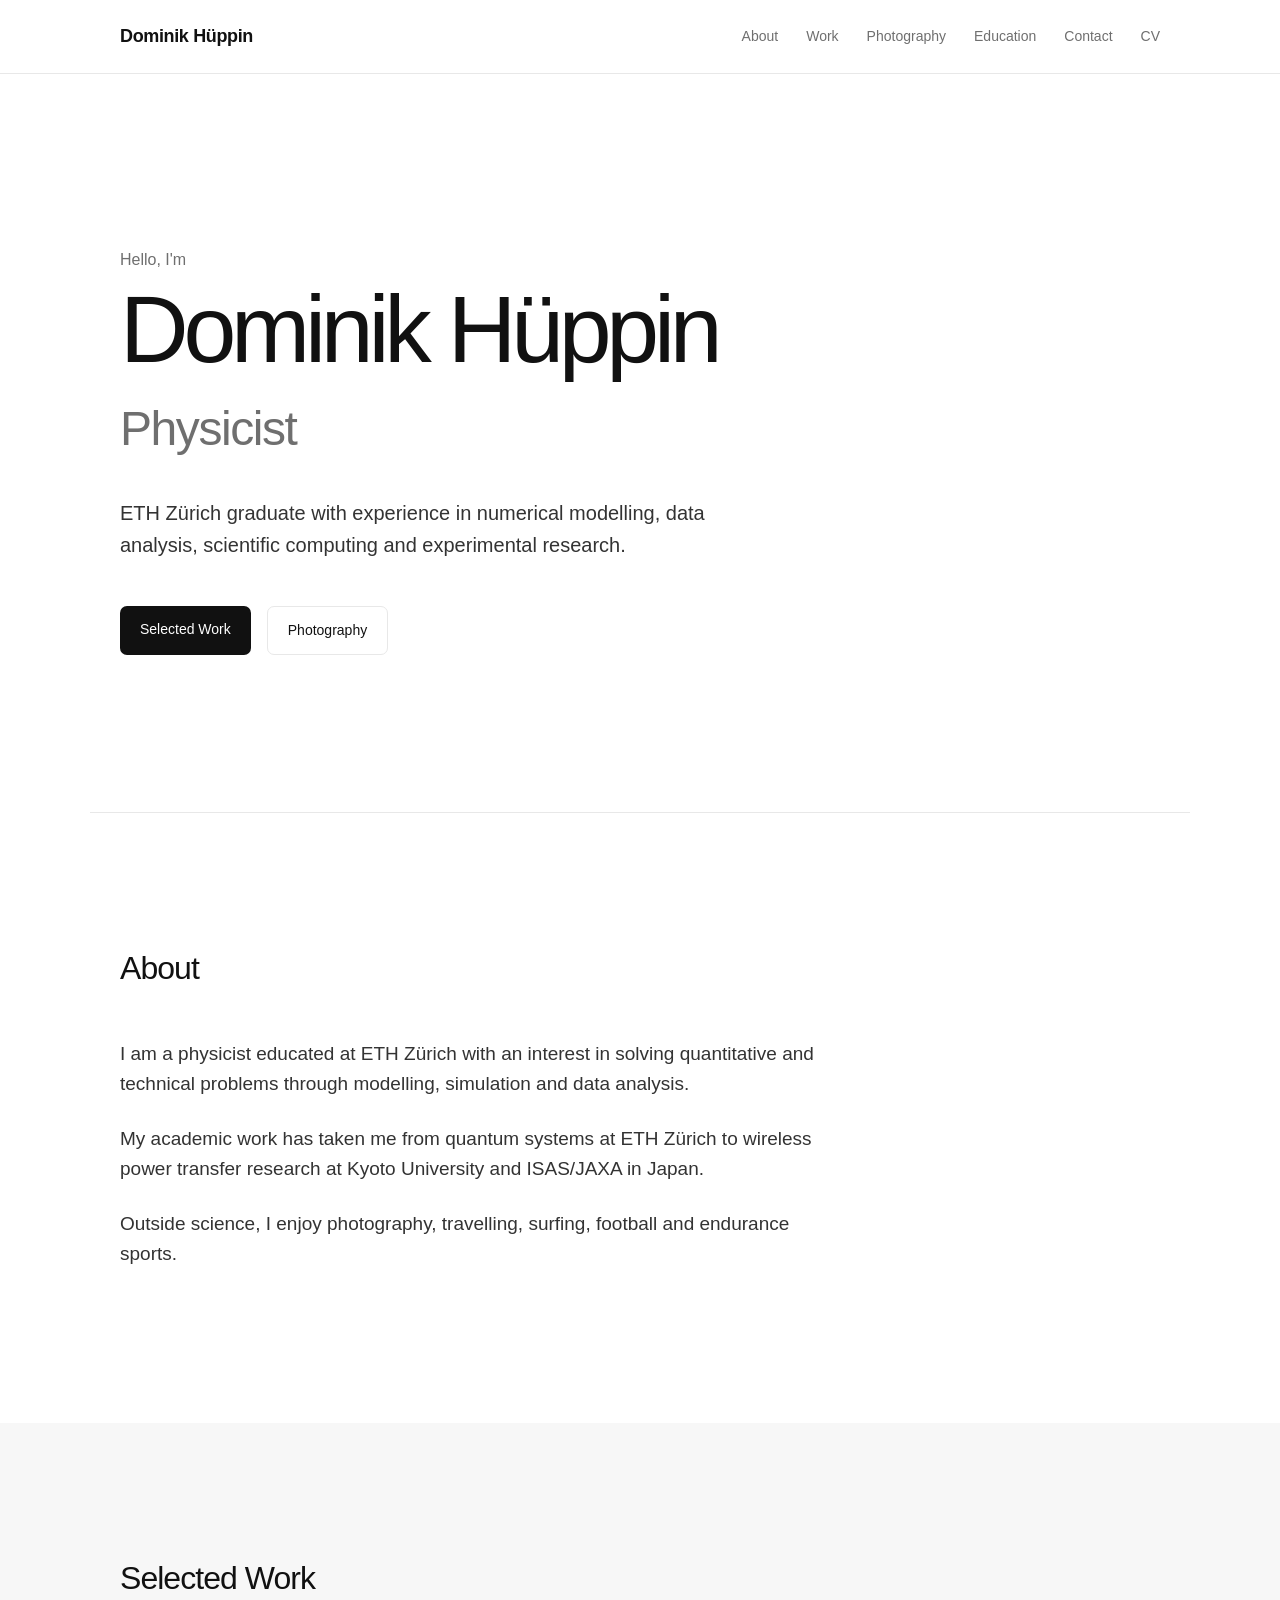
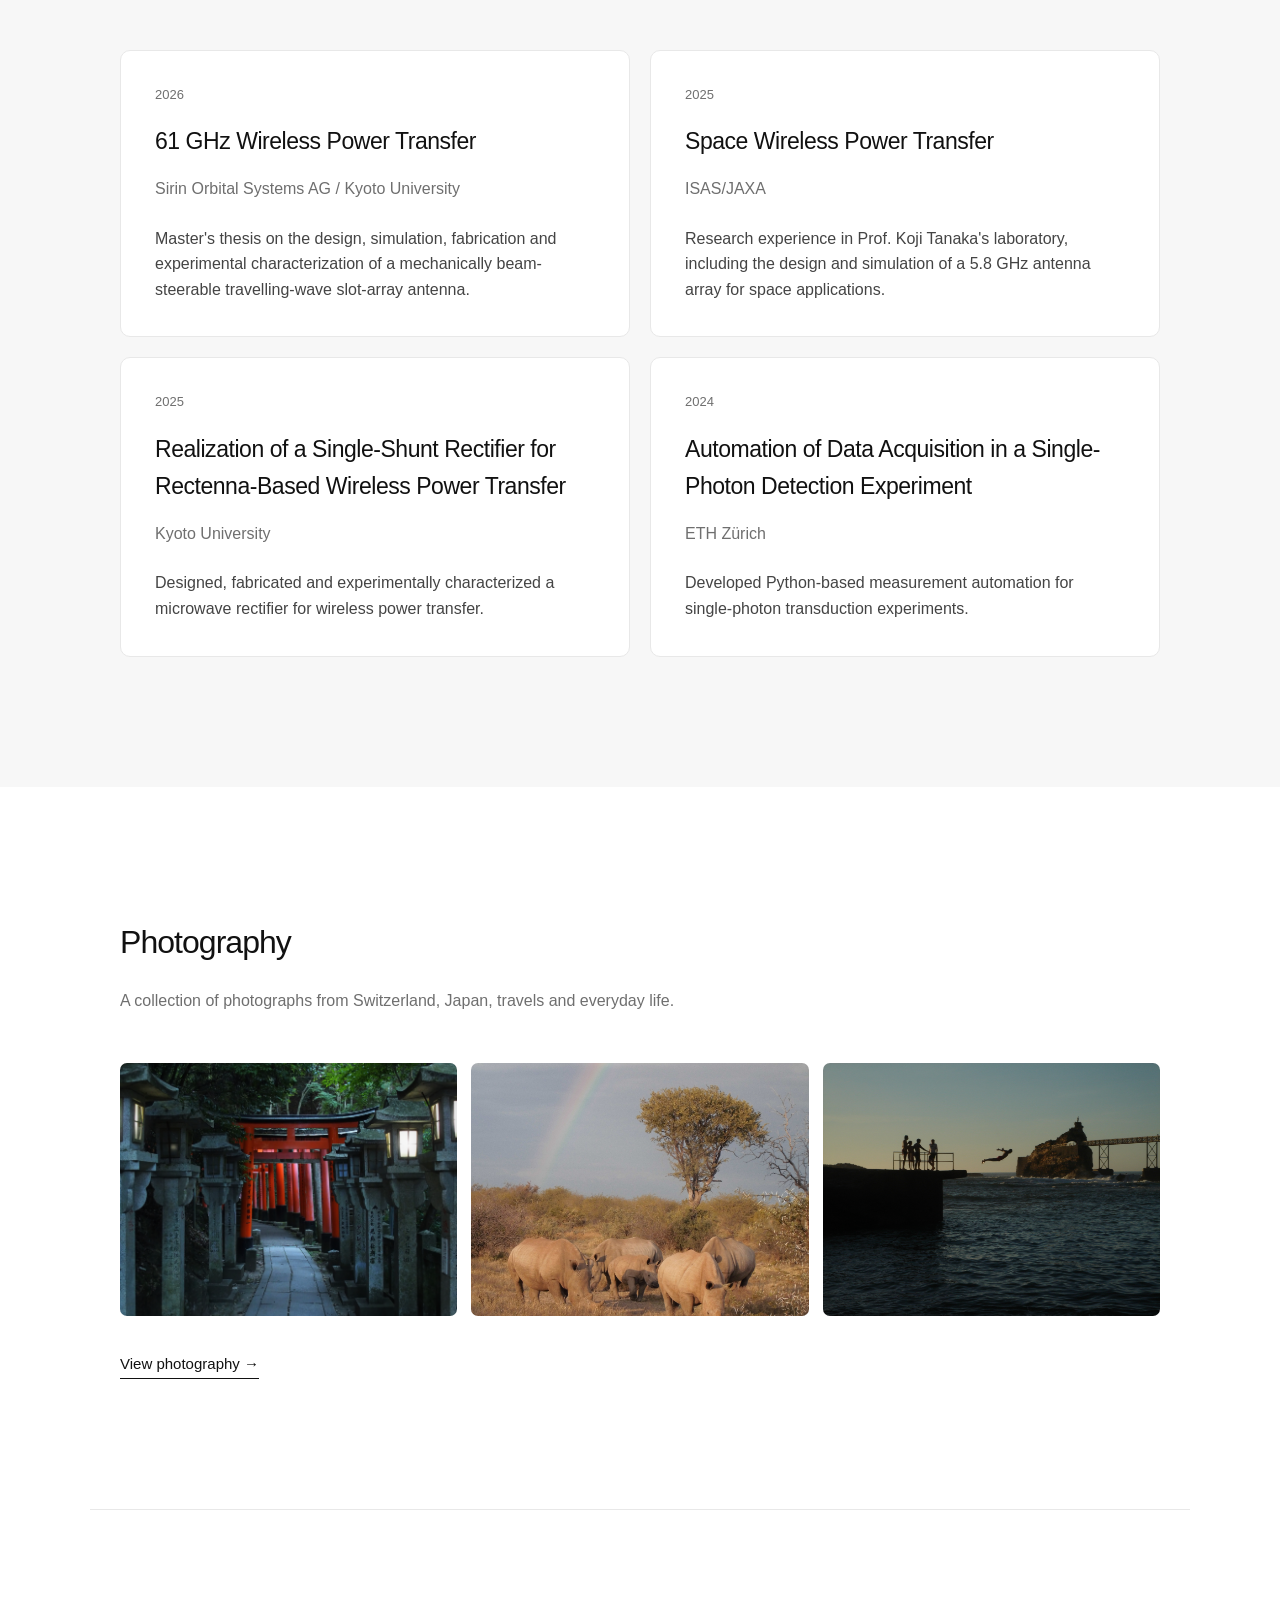
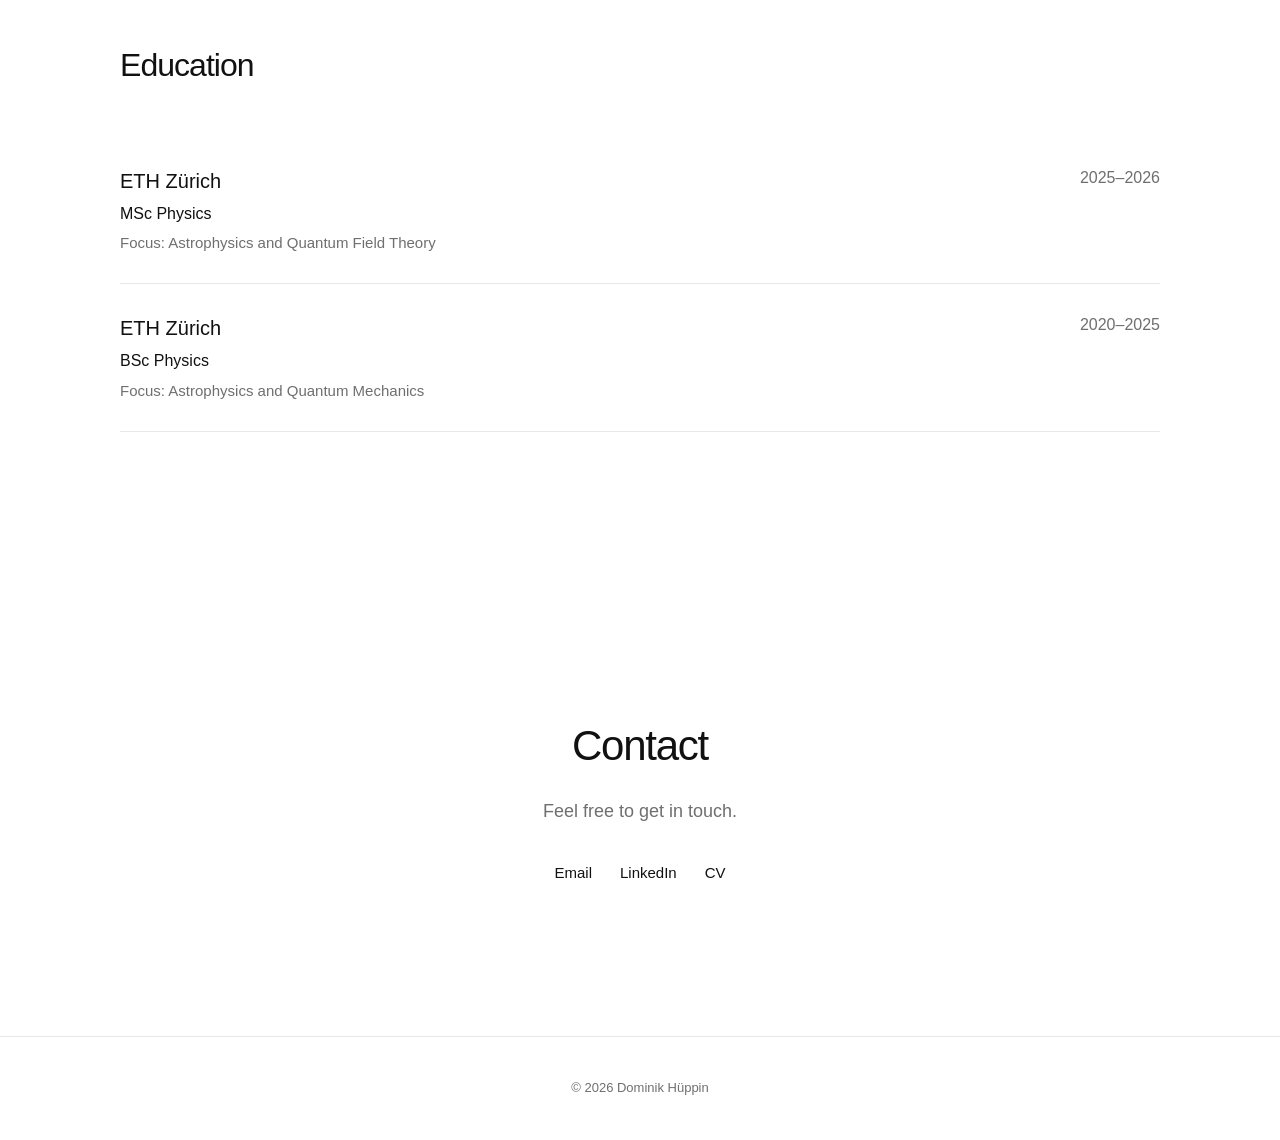
==== index.html @ 4658a4b3 "Initial website" ====
<!DOCTYPE html>
<html lang="en">

<head>
    <meta charset="UTF-8">

    <!-- Makes the page display correctly on phones/tablets -->
    <meta name="viewport" content="width=device-width, initial-scale=1.0">

    <meta name="description"
          content="Personal website of Dominik Hüppin, physicist and ETH Zürich graduate.">

    <title>Dominik Hüppin | Physicist</title>

    <!-- Link to your CSS file -->
    <link rel="stylesheet" href="style.css">
</head>


<body>

    <!-- =========================================================
         NAVIGATION
    ========================================================== -->
    <header>

        <nav class="navbar">

            <a href="#home" class="logo">
                Dominik Hüppin
            </a>

            <div class="nav-links">
                <a href="#about">About</a>
                <a href="#work">Work</a>
                <a href="#photography">Photography</a>
                <a href="#education">Education</a>
                <a href="#contact">Contact</a>

                <!-- Replace path once your CV is in the folder -->
                <a href="documents/CV Dominik.pdf"
                   target="_blank">
                    CV
                </a>
            </div>

        </nav>

    </header>


    <main>

        <!-- =====================================================
             HOME / HERO
        ====================================================== -->
        <section id="home" class="hero">

            <div class="hero-content">

                <p class="hero-intro">
                    Hello, I'm
                </p>

                <h1>
                    Dominik Hüppin
                </h1>

                <h2>
                    Physicist
                </h2>

                <p class="hero-description">
                    ETH Zürich graduate with experience in numerical modelling,
                    data analysis, scientific computing and experimental research.
                </p>

                <div class="hero-links">

                    <a href="#work" class="button">
                        Selected Work
                    </a>

                    <a href="#photography" class="button-secondary">
                        Photography
                    </a>

                </div>

            </div>

        </section>



        <!-- =====================================================
             ABOUT
        ====================================================== -->
        <section id="about" class="section">

            <h2>About</h2>

            <div class="about-content">

                <p>
                    I am a physicist educated at ETH Zürich with an interest in
                    solving quantitative and technical problems through modelling,
                    simulation and data analysis.
                </p>

                <p>
                    My academic work has taken me from quantum systems at ETH Zürich
                    to wireless power transfer research at Kyoto University and
                    ISAS/JAXA in Japan.
                </p>

                <p>
                    Outside science, I enjoy photography, travelling, surfing,
                    football and endurance sports.
                </p>

            </div>

        </section>



        <!-- =====================================================
             SELECTED WORK
        ====================================================== -->
        <section id="work" class="section">

            <h2>Selected Work</h2>

            <div class="project-grid">


                <!-- Project 1 -->
                <article class="project-card">

                    <p class="project-year">
                        2026
                    </p>

                    <h3>
                        61 GHz Wireless Power Transfer
                    </h3>

                    <p class="project-organisation">
                        Sirin Orbital Systems AG / Kyoto University
                    </p>

                    <p>
                        Master's thesis on the design, simulation, fabrication
                        and experimental characterization of a mechanically
                        beam-steerable travelling-wave slot-array antenna.
                    </p>

                </article>


                <!-- Project 2 -->
                <article class="project-card">

                    <p class="project-year">
                        2025
                    </p>

                    <h3>
                        Space Wireless Power Transfer
                    </h3>

                    <p class="project-organisation">
                        ISAS/JAXA
                    </p>

                    <p>
                        Research experience in Prof. Koji Tanaka's laboratory,
                        including the design and simulation of a 5.8 GHz antenna
                        array for space applications.
                    </p>

                </article>


                <!-- Project 3 -->
                <article class="project-card">

                    <p class="project-year">
                        2025
                    </p>

                    <h3>
                        Realization of a Single-Shunt Rectifier for Rectenna-Based Wireless Power Transfer
                    </h3>

                    <p class="project-organisation">
                        Kyoto University
                    </p>

                    <p>
                        Designed, fabricated and experimentally characterized
                        a microwave rectifier for wireless power transfer.
                    </p>

                </article>


                <!-- Project 4 -->
                <article class="project-card">

                    <p class="project-year">
                        2024
                    </p>

                    <h3>
                        Automation of Data Acquisition in a Single-Photon Detection Experiment
                    </h3>

                    <p class="project-organisation">
                        ETH Zürich
                    </p>

                    <p>
                        Developed Python-based measurement automation for
                        single-photon transduction experiments.
                    </p>

                </article>


            </div>

        </section>



        <!-- =====================================================
             PHOTOGRAPHY
        ====================================================== -->
        <section id="photography" class="section">

            <div class="section-heading">

                <h2>Photography</h2>

                <p>
                    A collection of photographs from Switzerland, Japan,
                    travels and everyday life.
                </p>

            </div>


            <div class="photo-preview">

                <a href="photography.html">
                    <img
                        src="images/photography/Torii in Japan.JPG"
                        alt="Torii in Japan">
                </a>

                <a href="photography.html">
                    <img
                        src="images/photography/rainbowrhinos.JPG"
                        alt="Rhinos under a rainbow">
                </a>

                <a href="photography.html">
                    <img
                        src="images/photography/headerjump.JPG"
                        alt="Travel photography">
                </a>

            </div>


            <!-- This can later link to photography.html -->
            <a href="photography.html" class="text-link">
                View photography →
            </a>

        </section>



        <!-- =====================================================
             EDUCATION
        ====================================================== -->
        <section id="education" class="section">

            <h2>Education</h2>


            <div class="education-entry">

                <div>
                    <h3>ETH Zürich</h3>

                    <p>
                        MSc Physics
                    </p>

                    <p class="education-detail">
                        Focus: Astrophysics and Quantum Field Theory
                    </p>

                </div>

                <p class="education-date">
                    2025–2026
                </p>

            </div>


            <div class="education-entry">

                <div>
                    <h3>ETH Zürich</h3>

                    <p>
                        BSc Physics
                    </p>
                    <p class="education-detail">
                        Focus: Astrophysics and Quantum Mechanics
                    </p>
                

                </div>

                <p class="education-date">
                    2020–2025
                </p>

            </div>

        </section>



        <!-- =====================================================
             CONTACT
        ====================================================== -->
        <section id="contact" class="section contact">

            <h2>Contact</h2>

            <p>
                Feel free to get in touch.
            </p>

            <div class="contact-links">

                <a href="mailto:domi.hueppin@bluewin.ch">
                    Email
                </a>

                <a href="https://www.linkedin.com/in/dominik-hüppin"
                   target="_blank">
                    LinkedIn
                </a>

                <a href="documents/CV Dominik.pdf"
                   target="_blank">
                    CV
                </a>

            </div>

        </section>


    </main>



    <!-- =========================================================
         FOOTER
    ========================================================== -->
    <footer>

        <p>
            © 2026 Dominik Hüppin
        </p>

    </footer>


</body>

</html>
---- style.css ----
/* =========================================================
   GLOBAL
========================================================= */

:root {
    --background: #ffffff;
    --text: #111111;
    --muted: #6f6f6f;
    --border: #e8e8e8;
    --soft-background: #f7f7f7;

    --content-width: 1100px;
    --section-spacing: 130px;
}

* {
    box-sizing: border-box;
}

html {
    scroll-behavior: smooth;
}

body {
    margin: 0;

    font-family: Arial, Helvetica, sans-serif;
    font-size: 16px;
    line-height: 1.6;

    background: var(--background);
    color: var(--text);
}

a {
    color: inherit;
    text-decoration: none;
}

img {
    display: block;
    max-width: 100%;
}


/* =========================================================
   NAVIGATION
========================================================= */

header {
    width: 100%;

    position: sticky;
    top: 0;
    z-index: 100;

    background: rgba(255, 255, 255, 0.92);
    border-bottom: 1px solid var(--border);

    backdrop-filter: blur(12px);
    -webkit-backdrop-filter: blur(12px);
}

.navbar {
    max-width: var(--content-width);
    margin: 0 auto;

    padding: 22px 30px;

    display: flex;
    justify-content: space-between;
    align-items: center;
}

.logo {
    font-size: 18px;
    font-weight: 600;
    letter-spacing: -0.02em;
}

.nav-links {
    display: flex;
    align-items: center;

    gap: 28px;
}

.nav-links a {
    position: relative;

    font-size: 14px;
    color: var(--muted);

    transition:
        color 0.2s ease,
        transform 0.2s ease;
}

.nav-links a:hover {
    color: var(--text);
    transform: translateY(-1px);
}


/* =========================================================
   MAIN LAYOUT
========================================================= */

main {
    width: 100%;
}

.section {
    max-width: var(--content-width);
    margin: 0 auto;

    padding: var(--section-spacing) 30px;
}

.section > h2,
.section-heading h2 {
    margin: 0 0 45px;

    font-size: 32px;
    font-weight: 500;

    letter-spacing: -0.03em;
}

.section-heading p {
    max-width: 600px;

    margin-top: -25px;
    margin-bottom: 50px;

    color: var(--muted);
}


/* =========================================================
   HERO
========================================================= */

.hero {
    min-height: 82vh;

    max-width: var(--content-width);
    margin: 0 auto;

    padding: 100px 30px;

    display: flex;
    align-items: center;
}

.hero-content {
    max-width: 780px;
}

.hero-intro {
    margin-bottom: 12px;

    font-size: 16px;
    color: var(--muted);
}

.hero h1 {
    margin: 0;

    font-size: clamp(54px, 8vw, 95px);
    font-weight: 500;
    line-height: 0.95;

    letter-spacing: -0.055em;
}

.hero h2 {
    margin: 16px 0 30px;

    font-size: clamp(28px, 4vw, 48px);
    font-weight: 400;

    color: var(--muted);
    letter-spacing: -0.03em;
}

.hero-description {
    max-width: 650px;

    font-size: 20px;
    line-height: 1.6;

    color: #333333;
}

.hero-links {
    margin-top: 45px;

    display: flex;
    gap: 16px;
}


/* =========================================================
   BUTTONS
========================================================= */

.button,
.button-secondary {
    display: inline-block;

    padding: 12px 20px;

    border-radius: 7px;

    font-size: 14px;

    transition:
        background 0.2s ease,
        color 0.2s ease,
        transform 0.2s ease;
}

.button {
    background: var(--text);
    color: white;
}

.button:hover {
    background: #333333;

    transform: translateY(-2px);
}

.button-secondary {
    border: 1px solid var(--border);
}

.button-secondary:hover {
    background: var(--soft-background);

    transform: translateY(-2px);
}


/* =========================================================
   ABOUT
========================================================= */

#about {
    border-top: 1px solid var(--border);
}

.about-content {
    max-width: 720px;
}

.about-content p {
    margin-bottom: 24px;

    font-size: 19px;
    color: #333333;
}


/* =========================================================
   PROJECTS
========================================================= */

#work {
    max-width: none;

    padding-left: 0;
    padding-right: 0;

    background: var(--soft-background);
}

#work > h2,
#work > .project-grid {
    max-width: var(--content-width);

    margin-left: auto;
    margin-right: auto;
}

#work > h2 {
    padding-left: 30px;
    padding-right: 30px;
}

.project-grid {
    padding: 0 30px;

    display: grid;
    grid-template-columns: repeat(2, 1fr);

    gap: 20px;
}

.project-card {
    padding: 34px;

    background: white;

    border: 1px solid var(--border);
    border-radius: 10px;

    transition:
        transform 0.25s ease,
        box-shadow 0.25s ease;
}

.project-card:hover {
    transform: translateY(-4px);

    box-shadow: 0 12px 30px rgba(0, 0, 0, 0.06);
}

.project-year {
    margin: 0 0 18px;

    font-size: 13px;
    color: var(--muted);
}

.project-card h3 {
    margin: 0 0 8px;

    font-size: 23px;
    font-weight: 500;

    letter-spacing: -0.02em;
}

.project-organisation {
    margin-bottom: 24px;

    color: var(--muted);
}

.project-card p:last-child {
    margin-bottom: 0;

    color: #444444;
}


/* =========================================================
   PHOTOGRAPHY PREVIEW ON HOME PAGE
========================================================= */

.photo-preview {
    display: grid;
    grid-template-columns: repeat(3, 1fr);
    gap: 14px;
    margin-bottom: 35px;
}

.photo-preview a {
    display: block;
    overflow: hidden;
    border-radius: 7px;
    aspect-ratio: 4 / 3;
}

.photo-preview img {
    width: 100%;
    height: 100%;
    object-fit: cover;
    display: block;
    transition: transform 0.4s ease;
}

.photo-preview a:hover img {
    transform: scale(1.03);
}

.photo-placeholder {
    aspect-ratio: 4 / 3;

    background: #eeeeee;

    display: flex;
    justify-content: center;
    align-items: center;

    font-size: 15px;
    color: var(--muted);

    border-radius: 7px;

    transition: transform 0.25s ease;
}

.photo-placeholder:hover {
    transform: scale(1.01);
}

.text-link {
    display: inline-block;

    padding-bottom: 2px;

    font-size: 15px;
    font-weight: 500;

    border-bottom: 1px solid var(--text);

    transition: opacity 0.2s ease;
}

.text-link:hover {
    opacity: 0.5;
}


/* =========================================================
   EDUCATION
========================================================= */

#education {
    border-top: 1px solid var(--border);
}

.education-entry {
    padding: 28px 0;

    display: flex;
    justify-content: space-between;

    gap: 30px;

    border-bottom: 1px solid var(--border);
}

.education-entry h3 {
    margin: 0 0 4px;

    font-size: 20px;
    font-weight: 500;
}

.education-entry p {
    margin: 0;
}

.education-detail {
    margin-top: 5px !important;

    font-size: 15px;
    color: var(--muted);
}

.education-date {
    white-space: nowrap;

    color: var(--muted);
}


/* =========================================================
   CONTACT
========================================================= */

.contact {
    padding-top: 150px;
    padding-bottom: 150px;

    text-align: center;
}

.contact h2 {
    margin-bottom: 15px;

    font-size: 42px;
}

.contact > p {
    font-size: 18px;
    color: var(--muted);
}

.contact-links {
    margin-top: 35px;

    display: flex;
    justify-content: center;

    gap: 28px;
}

.contact-links a {
    font-size: 15px;

    border-bottom: 1px solid transparent;

    transition: border-color 0.2s ease;
}

.contact-links a:hover {
    border-color: var(--text);
}


/* =========================================================
   FOOTER
========================================================= */

footer {
    padding: 28px 30px;

    text-align: center;

    font-size: 13px;
    color: var(--muted);

    border-top: 1px solid var(--border);
}


/* =========================================================
   PHOTOGRAPHY PAGE
========================================================= */

.photo-page-header {
    max-width: var(--content-width);
    margin: 0 auto;

    padding: 120px 30px 70px;
}

.photo-page-label {
    margin: 0 0 15px;

    font-size: 14px;
    color: var(--muted);
}

.photo-page-header h1 {
    margin: 0;

    font-size: clamp(48px, 7vw, 82px);
    font-weight: 500;
    line-height: 1;

    letter-spacing: -0.05em;
}

.photo-page-intro {
    max-width: 600px;

    margin-top: 28px;

    font-size: 19px;
    line-height: 1.6;

    color: var(--muted);
}


/* =========================================================
   PHOTO GALLERY
========================================================= */

.gallery-section {
    max-width: 1400px;

    margin: 0 auto;

    padding: 20px 30px 120px;
}

.photo-gallery {
    columns: 3;

    column-gap: 18px;
}

.gallery-item {
    margin: 0 0 18px;

    break-inside: avoid;

    overflow: hidden;

    border-radius: 7px;

    background: var(--soft-background);
}

.gallery-item img {
    width: 100%;
    height: auto;

    display: block;

    cursor: pointer;

    transition:
        transform 0.4s ease,
        opacity 0.3s ease;
}

.gallery-item:hover img {
    transform: scale(1.015);

    opacity: 0.96;
}


/* =========================================================
   TABLET
========================================================= */

@media (max-width: 1000px) {

    .photo-gallery {
        columns: 2;
    }
}


/* =========================================================
   MOBILE
========================================================= */

@media (max-width: 800px) {

    :root {
        --section-spacing: 90px;
    }

    .navbar {
        padding: 18px 20px;

        flex-direction: column;
        align-items: flex-start;

        gap: 14px;
    }

    .nav-links {
        width: 100%;

        gap: 14px 18px;

        flex-wrap: wrap;
    }

    .nav-links a {
        font-size: 13px;
    }

    .hero {
        min-height: 75vh;

        padding-left: 20px;
        padding-right: 20px;
    }

    .hero-description {
        font-size: 18px;
    }

    .section {
        padding-left: 20px;
        padding-right: 20px;
    }

    .project-grid {
        padding-left: 20px;
        padding-right: 20px;

        grid-template-columns: 1fr;
    }

    #work > h2 {
        padding-left: 20px;
        padding-right: 20px;
    }

    .photo-preview {
        grid-template-columns: 1fr;
    }

    .education-entry {
        flex-direction: column;

        gap: 8px;
    }

    .education-date {
        font-size: 14px;
    }
}


/* =========================================================
   SMALL PHONES
========================================================= */

@media (max-width: 650px) {

    .photo-page-header {
        padding: 90px 20px 50px;
    }

    .gallery-section {
        padding-left: 20px;
        padding-right: 20px;
    }

    .photo-gallery {
        columns: 1;
    }
}


@media (max-width: 500px) {

    .hero h1 {
        font-size: 48px;
    }

    .hero h2 {
        font-size: 28px;
    }

    .hero-links {
        flex-direction: column;
        align-items: flex-start;
    }

    .contact-links {
        flex-direction: column;

        gap: 14px;
    }
}
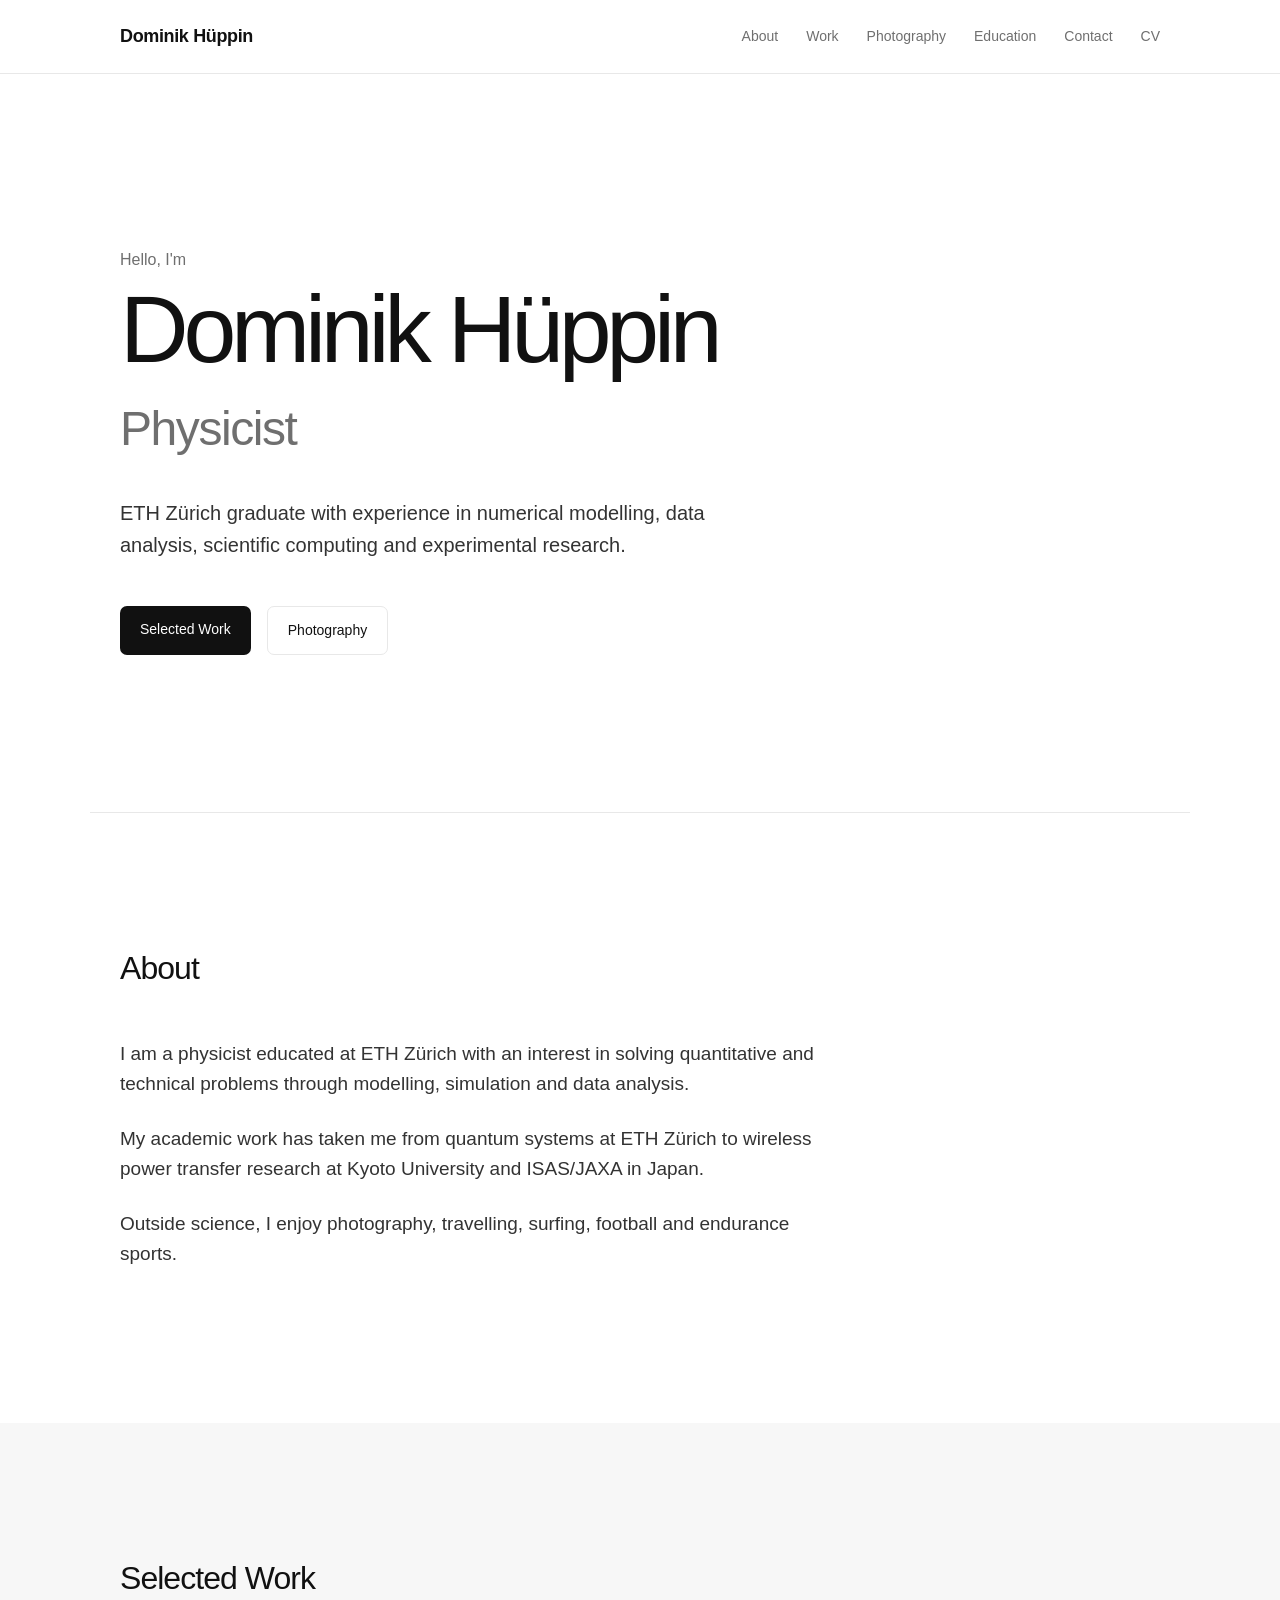
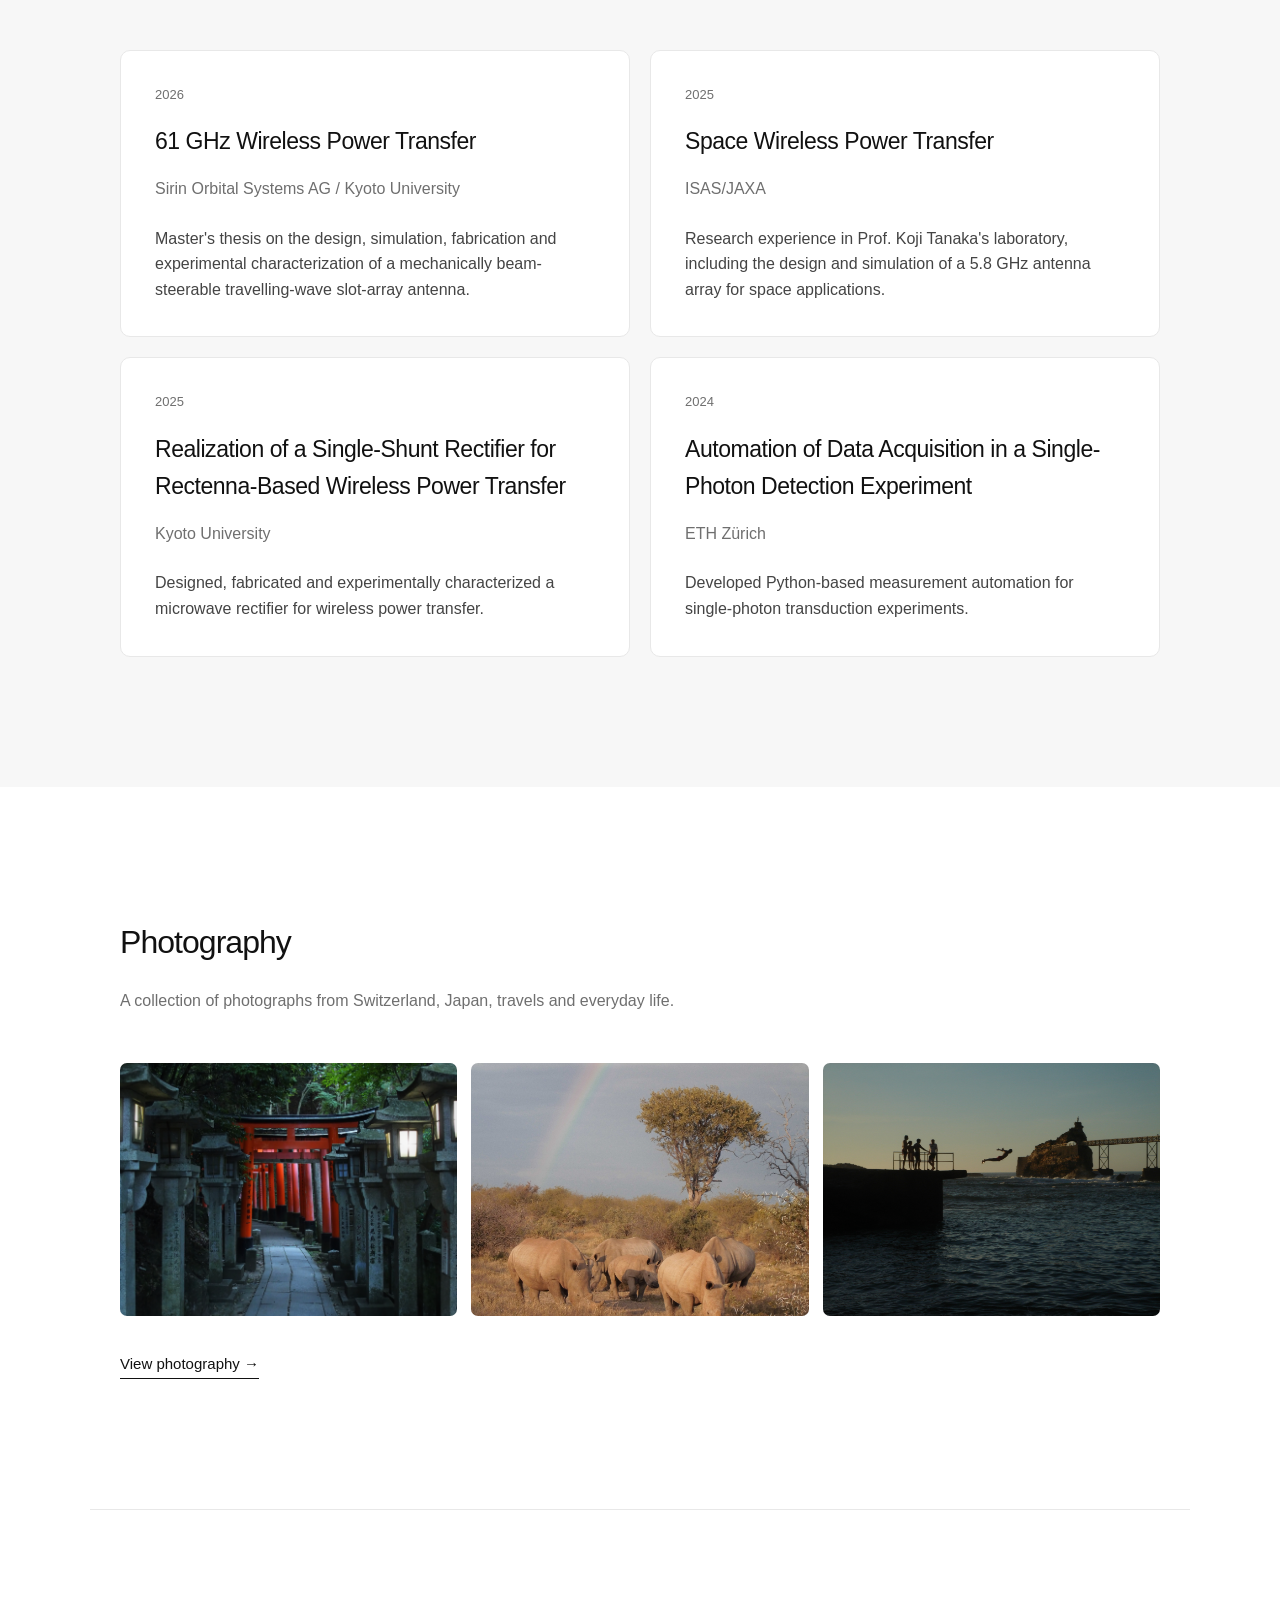
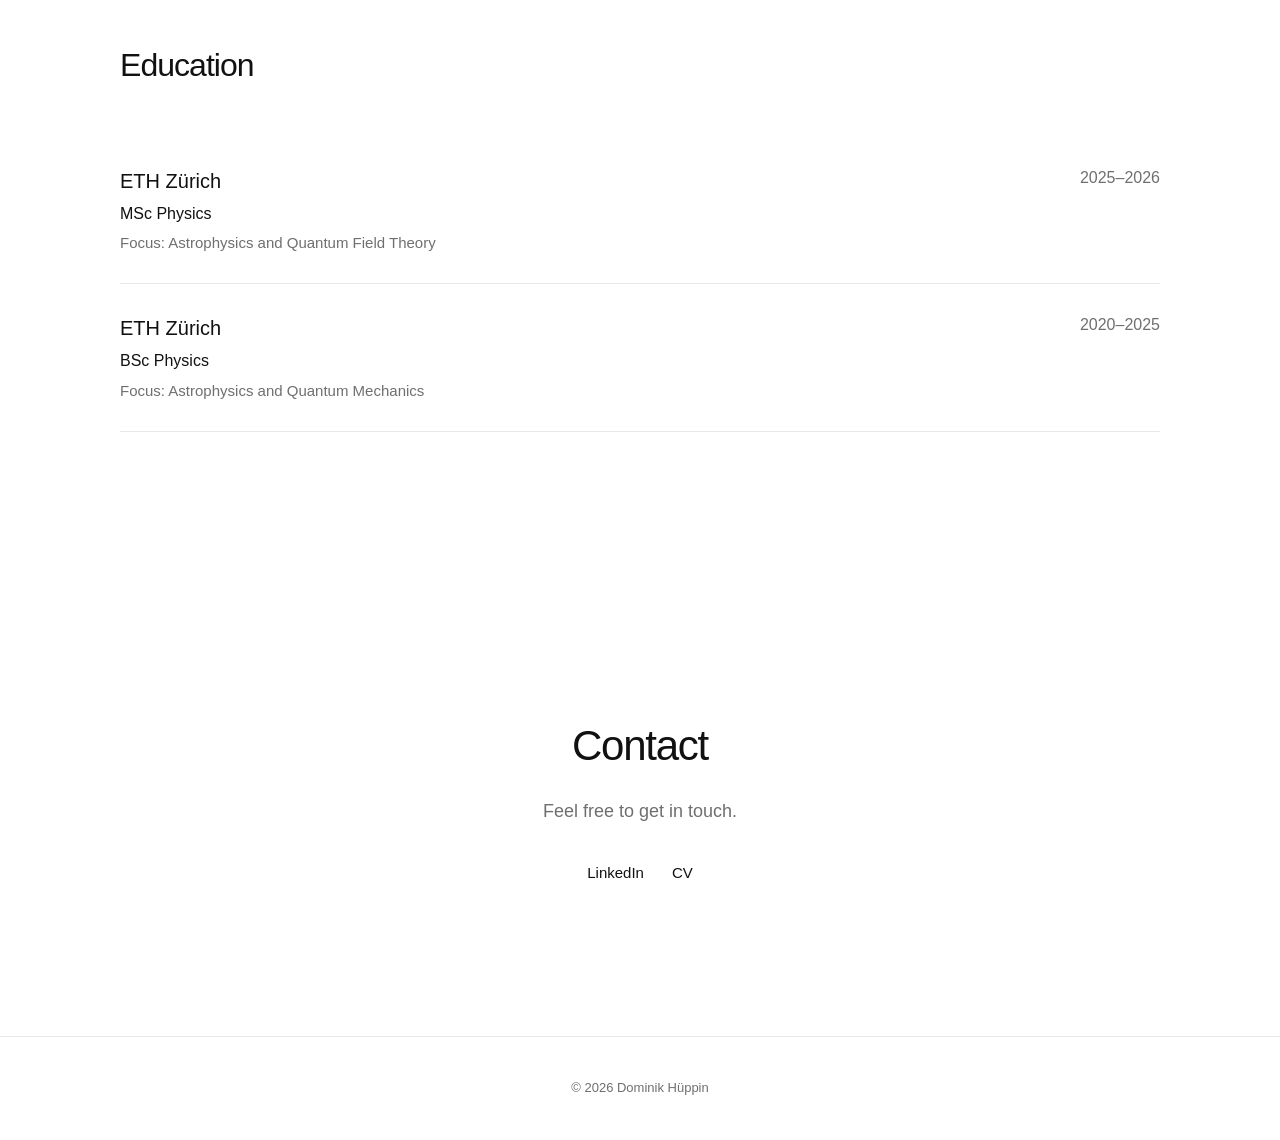
==== commit 3d7e624f: "removed mail" ====
--- a/index.html
+++ b/index.html
@@ -14,6 +14,7 @@
 
     <!-- Link to your CSS file -->
     <link rel="stylesheet" href="style.css">
+    <link rel="icon" type="image/png" href="images/favicon.png">
 </head>
 
 
@@ -38,7 +39,7 @@
                 <a href="#contact">Contact</a>
 
                 <!-- Replace path once your CV is in the folder -->
-                <a href="documents/CV Dominik.pdf"
+                <a href="documents/CV_Dominik.pdf"
                    target="_blank">
                     CV
                 </a>
@@ -352,16 +353,12 @@
 
             <div class="contact-links">
 
-                <a href="mailto:domi.hueppin@bluewin.ch">
-                    Email
-                </a>
-
                 <a href="https://www.linkedin.com/in/dominik-hüppin"
                    target="_blank">
                     LinkedIn
                 </a>
 
-                <a href="documents/CV Dominik.pdf"
+                <a href="documents/CV_Dominik.pdf"
                    target="_blank">
                     CV
                 </a>
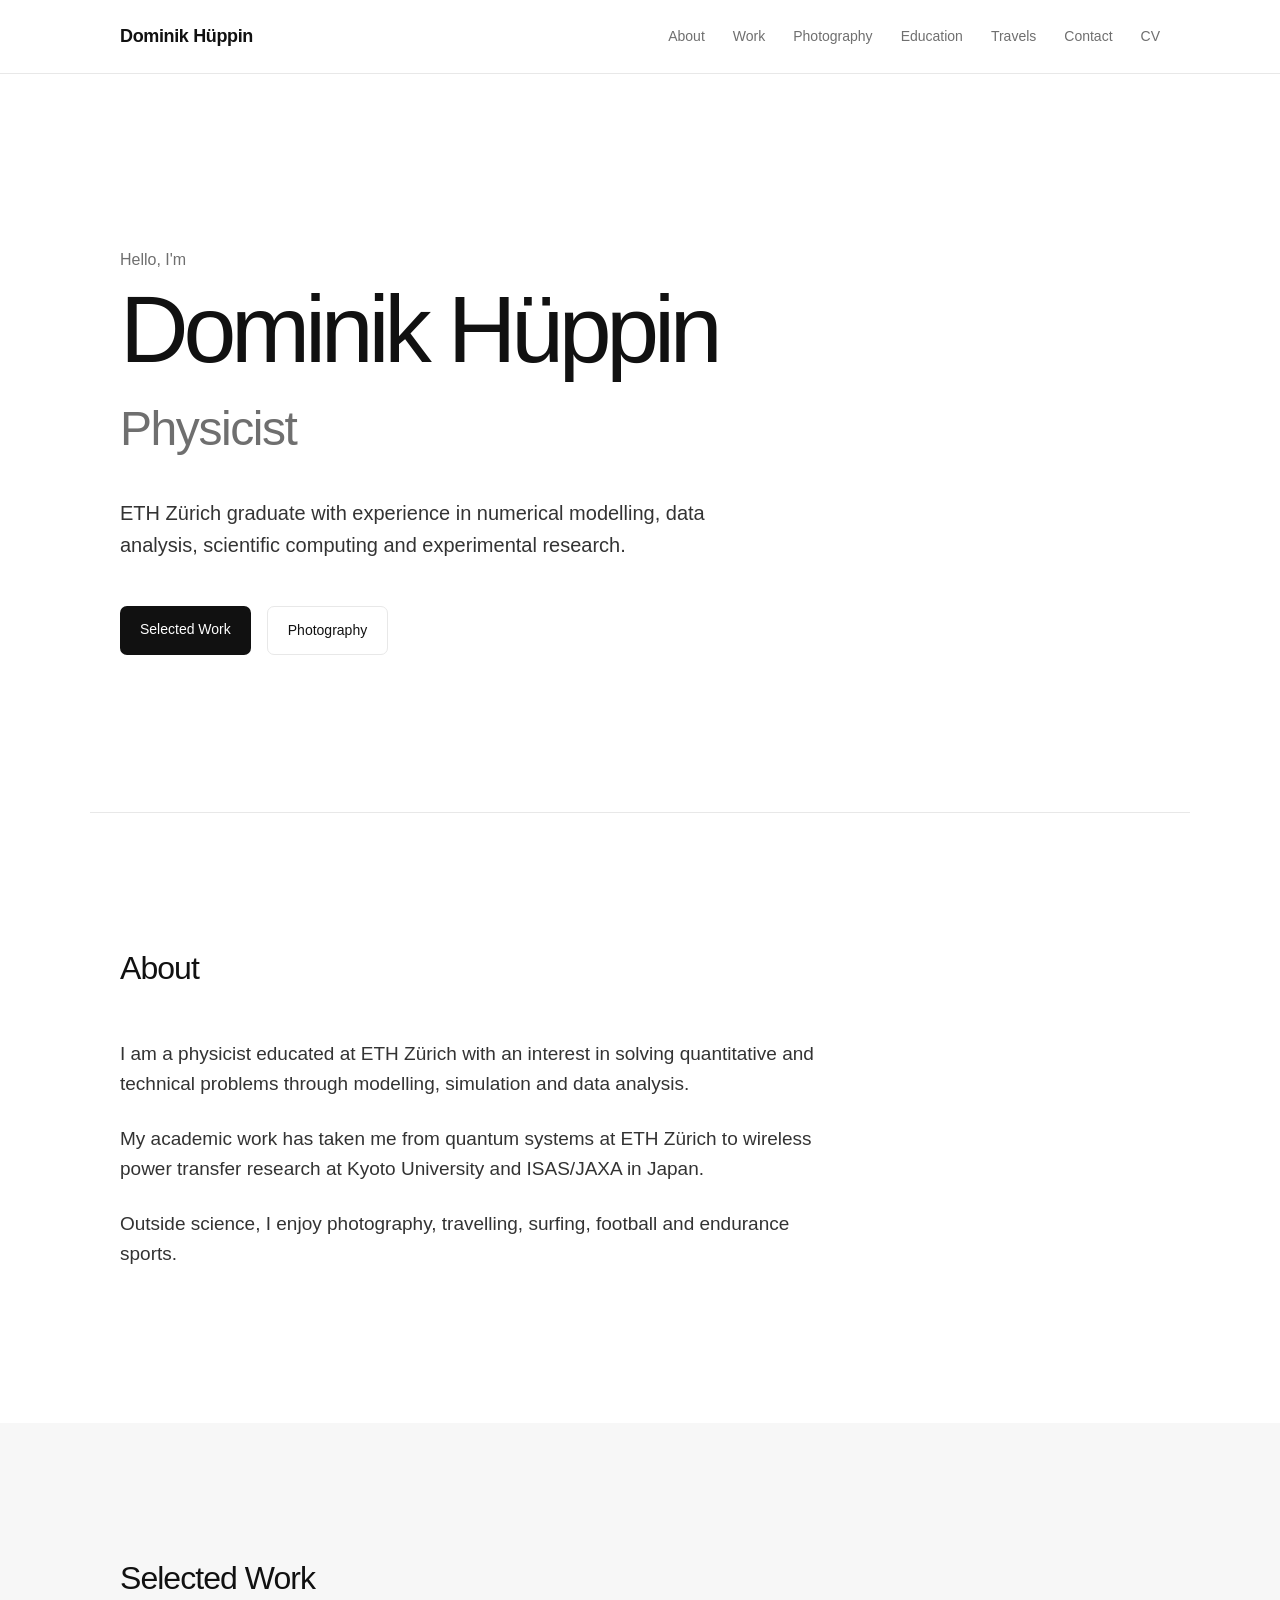
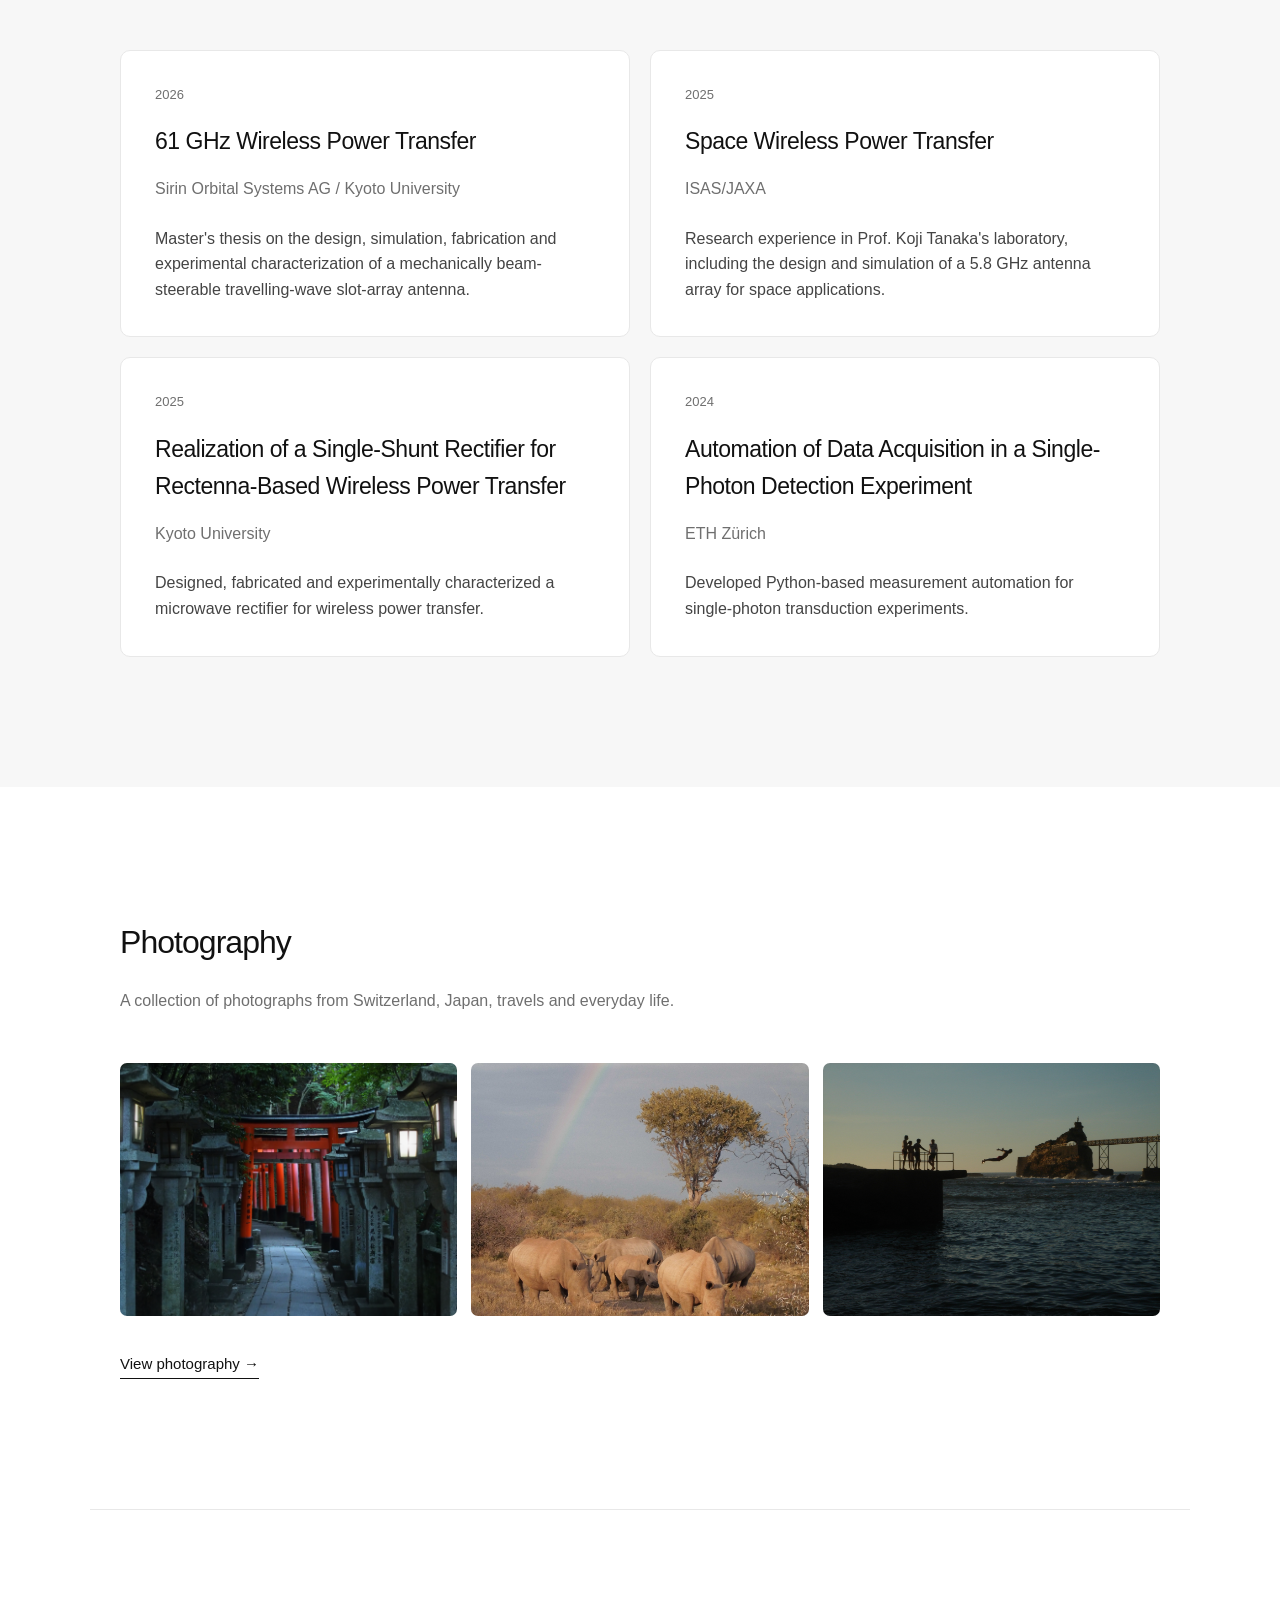
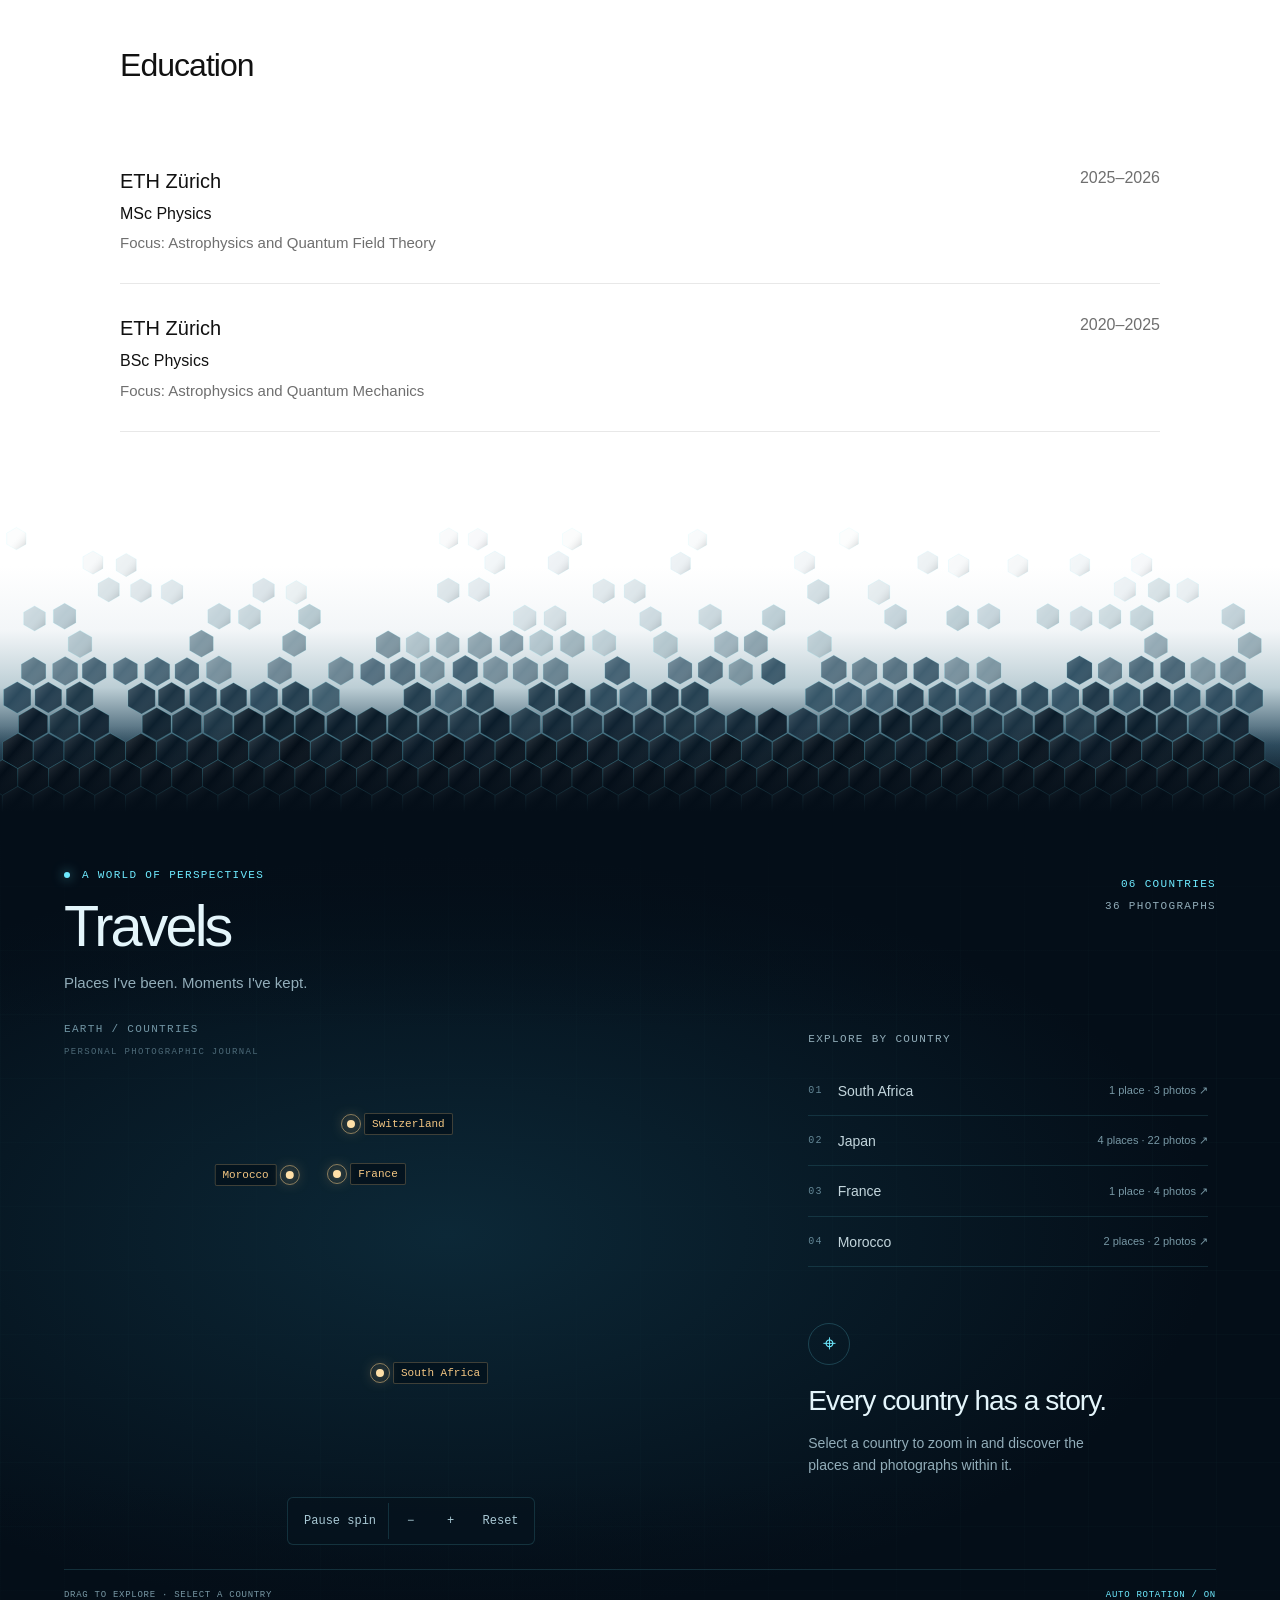
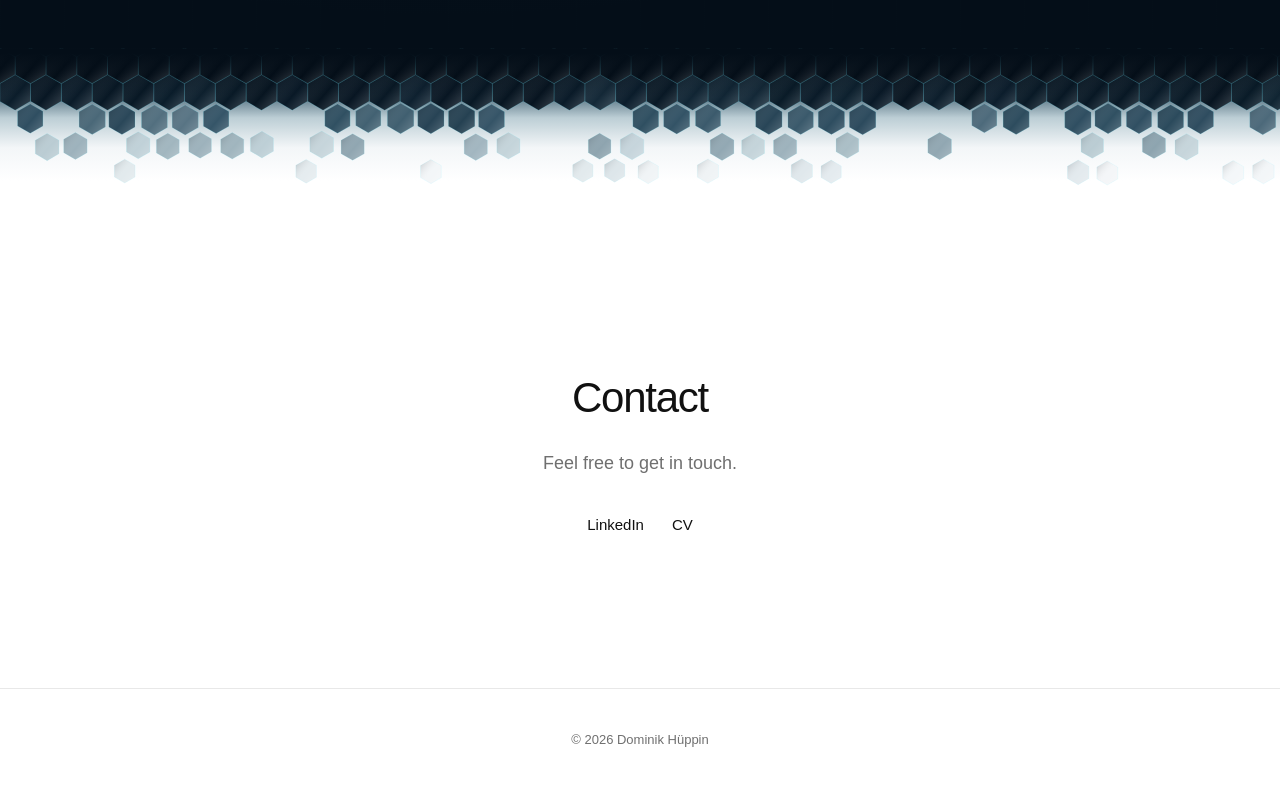
==== commit 650daf93: "Add interactive travel globe and photography browsing Share geotagged photographs across the collage" ====
--- a/index.html
+++ b/index.html
@@ -14,6 +14,12 @@
 
     <!-- Link to your CSS file -->
     <link rel="stylesheet" href="style.css">
+    <link rel="stylesheet" href="travels.css">
+    <script src="navigation.js" defer></script>
+    <script src="photo-data.js" defer></script>
+    <script src="data/globe-geography.js" defer></script>
+    <script src="globe.js" defer></script>
+    <script src="travels.js" defer></script>
     <link rel="icon" type="image/png" href="images/favicon.png">
 </head>
 
@@ -36,6 +42,7 @@
                 <a href="#work">Work</a>
                 <a href="#photography">Photography</a>
                 <a href="#education">Education</a>
+                <a href="#travels">Travels</a>
                 <a href="#contact">Contact</a>
 
                 <!-- Replace path once your CV is in the folder -->
@@ -341,8 +348,89 @@
 
 
         <!-- =====================================================
-             CONTACT
-        ====================================================== -->
+             TRAVELS
+        ====================================================== -->
+        <div class="travel-transition" aria-hidden="true">
+            <svg class="travel-transition-hexagons" xmlns="http://www.w3.org/2000/svg" focusable="false"></svg>
+        </div>
+        <section id="travels" class="travels" aria-labelledby="travels-title">
+            <div class="travels-heading">
+                <div>
+                    <p class="atlas-eyebrow">A world of perspectives</p>
+                    <h2 id="travels-title">Travels</h2>
+                    <p class="travels-intro">Places I've been. Moments I've kept.</p>
+                </div>
+                <p class="atlas-counter" id="travel-counter"></p>
+            </div>
+
+            <div class="travel-explorer">
+                <div class="globe-stage">
+                    <canvas id="travel-globe" class="globe-canvas" tabindex="0"
+                            aria-label="Interactive world globe. Use arrow keys to rotate, plus and minus to zoom."
+                            aria-describedby="globe-instructions">
+                        Choose a destination from the list to explore its photographs.
+                    </canvas>
+                    <div class="globe-readout" aria-hidden="true"><span id="globe-view-label">Earth / Countries</span><span>Personal photographic journal</span></div>
+                    <div class="globe-pins" id="globe-pins"></div>
+                    <div class="globe-toolbar" role="group" aria-label="Globe controls">
+                        <button type="button" id="globe-rotation" class="globe-rotation" aria-pressed="true">Pause spin</button>
+                        <button type="button" id="globe-zoom-out" aria-label="Zoom out">−</button>
+                        <button type="button" id="globe-zoom-in" aria-label="Zoom in">+</button>
+                        <button type="button" id="globe-reset" aria-label="Reset globe view">Reset</button>
+                    </div>
+                </div>
+
+                <aside class="travel-sidebar" aria-label="Travel destinations and photographs">
+                    <div class="travel-breadcrumb" id="travel-breadcrumb" hidden>
+                        <button type="button" id="travel-world">← Back to world</button>
+                        <span id="travel-country-name"></span>
+                    </div>
+                    <p class="atlas-caption" id="travel-level-label">Explore by country</p>
+                    <div class="travel-destinations" id="travel-destinations" role="group" aria-label="Choose a country"></div>
+                    <div class="travel-empty" id="travel-empty">
+                        <span class="travel-empty-mark" aria-hidden="true">⌖</span>
+                        <h3 id="travel-empty-title">Every country has a story.</h3>
+                        <p id="travel-empty-description">Select a country to zoom in and discover the places and photographs within it.</p>
+                    </div>
+                    <div class="travel-selection" id="travel-selection" hidden>
+                        <h3 id="travel-location-title"></h3>
+                        <p class="travel-coordinates" id="travel-location-detail"></p>
+                        <button type="button" class="travel-photo-open" id="travel-photo-open" aria-label="Enlarge selected photograph">
+                            <img id="travel-photo" alt="" decoding="async">
+                            <span class="travel-photo-expand" aria-hidden="true">↗ Enlarge</span>
+                        </button>
+                        <div class="travel-photo-caption">
+                            <span id="travel-photo-title"></span>
+                            <div class="travel-photo-navigation" id="travel-photo-navigation" role="group" aria-label="Browse destination photographs">
+                                <button type="button" id="travel-photo-previous" aria-label="Previous photograph">←</button>
+                                <span id="travel-photo-count"></span>
+                                <button type="button" id="travel-photo-next" aria-label="Next photograph">→</button>
+                            </div>
+                        </div>
+                        <a class="travel-gallery-link" id="travel-gallery-link" href="photography.html">View in photography →</a>
+                        <button type="button" class="travel-back-globe" id="travel-back-globe">Back to globe ↑</button>
+                    </div>
+                    <p class="atlas-caption" id="travel-announcement" role="status" aria-live="polite"></p>
+                </aside>
+            </div>
+
+            <div class="travels-footer">
+                <p id="globe-instructions">Drag to explore · Select a pin to discover</p>
+                <p class="atlas-status" id="globe-status">Globe ready</p>
+            </div>
+            <noscript><p>Enable JavaScript to explore the globe, or <a href="photography.html">visit Photography</a>.</p></noscript>
+        </section>
+
+        <dialog class="travel-lightbox" id="travel-lightbox" aria-label="Travel photograph">
+            <button type="button" class="travel-lightbox-close" id="travel-lightbox-close">Close ×</button>
+            <img id="travel-lightbox-image" alt="">
+            <p id="travel-lightbox-caption"></p>
+        </dialog>
+
+        <!-- CONTACT -->
+        <div class="travel-transition travel-transition--out" aria-hidden="true">
+            <svg class="travel-transition-hexagons" xmlns="http://www.w3.org/2000/svg" focusable="false"></svg>
+        </div>
         <section id="contact" class="section contact">
 
             <h2>Contact</h2>
@@ -386,4 +474,4 @@
 
 </body>
 
-</html>+</html>
--- a/style.css
+++ b/style.css
@@ -59,6 +59,13 @@
 
     backdrop-filter: blur(12px);
     -webkit-backdrop-filter: blur(12px);
+
+    transition: transform 0.28s cubic-bezier(0.22, 1, 0.36, 1);
+}
+
+header.is-nav-hidden {
+    transform: translateY(calc(-100% - 2px));
+    pointer-events: none;
 }
 
 .navbar {
@@ -737,4 +744,58 @@
 
         gap: 14px;
     }
-}+}
+/* Selected photos expand above the collage without changing its layout. */
+.photo-gallery {
+    position: relative;
+    isolation: isolate;
+}
+
+.gallery-item {
+    position: relative;
+    transform-origin: center;
+    transition: transform 0.5s cubic-bezier(0.22, 1, 0.36, 1),
+                box-shadow 0.5s ease;
+}
+
+.gallery-item.is-selected,
+.gallery-item.is-returning {
+    z-index: 2;
+}
+
+.gallery-item.is-selected {
+    box-shadow: 0 18px 60px rgba(0, 0, 0, 0.28);
+}
+
+.photo-select {
+    display: block;
+    width: 100%;
+    padding: 0;
+    border: 0;
+    background: transparent;
+    cursor: zoom-in;
+}
+
+.photo-select:focus-visible {
+    outline: 3px solid var(--text);
+    outline-offset: -5px;
+}
+
+.gallery-item.is-selected .photo-select,
+.gallery-item.is-selected img {
+    cursor: zoom-out;
+}
+
+.gallery-item.is-selected img,
+.gallery-item:has(.photo-select:focus-visible) img {
+    transform: none;
+    opacity: 1;
+}
+
+@media (prefers-reduced-motion: reduce) {
+    header,
+    .gallery-item,
+    .gallery-item img {
+        transition: none;
+    }
+}
--- a/travels.css
+++ b/travels.css
@@ -0,0 +1,235 @@
+/* The travel atlas is self-contained so the rest of the portfolio stays light. */
+:root { --header-height: 74px; }
+html { scroll-padding-top: var(--header-height); }
+
+/* Small, separated hexagons join into a continuous navy surface at the bottom. */
+.travel-transition {
+    position: relative;
+    height: clamp(220px, 25vw, 380px);
+    margin-top: -60px;
+    overflow: hidden;
+    pointer-events: none;
+    background: linear-gradient(var(--travel-transition-direction, 180deg),
+        #ffffff 0%, #ffffff 20%, #f3f6f8 40%, #bcced5 58%,
+        #315164 76%, #0a1c2a 90%, #040e18 100%);
+}
+
+.travel-transition-hexagons {
+    position: absolute;
+    inset: 0;
+    width: 100%;
+    height: 100%;
+    display: block;
+}
+
+/* Reverse the same dissolve in a shorter band on the way into Contact. */
+.travel-transition.travel-transition--out {
+    --travel-transition-direction: 0deg;
+    height: clamp(130px, 13vw, 190px);
+    margin-top: 0;
+}
+
+.travel-transition--out .travel-transition-hexagons {
+    transform: rotate(180deg);
+}
+
+.travels {
+    --atlas-cyan: #6eeaff;
+    --atlas-gold: #f4c783;
+    --atlas-muted: #92adb9;
+    position: relative;
+    isolation: isolate;
+    min-height: calc(100svh - var(--header-height));
+    padding: clamp(28px, 5vh, 60px) clamp(20px, 5vw, 80px) 24px;
+    overflow: hidden;
+    color: #e4f5fb;
+    background: #040e18;
+    background-image: radial-gradient(ellipse at 35% 50%, #0c2837 0%, transparent 65%),
+        linear-gradient(rgba(84, 173, 194, .025) 1px, transparent 1px),
+        linear-gradient(90deg, rgba(84, 173, 194, .025) 1px, transparent 1px);
+    background-size: auto, 64px 64px, 64px 64px;
+}
+
+.travels::before {
+    content: '';
+    position: absolute;
+    inset: 0;
+    pointer-events: none;
+    z-index: -1;
+    background: linear-gradient(180deg, #040e18, transparent 25%, transparent 80%, #040e18);
+}
+
+.travels-heading, .travels-footer {
+    max-width: 1400px;
+    margin: 0 auto;
+    display: flex;
+    justify-content: space-between;
+    align-items: center;
+    gap: 20px;
+}
+
+.atlas-eyebrow, .atlas-counter, .atlas-caption, .travel-number,
+.globe-readout, .travel-coordinates, .travels-footer {
+    font-family: 'Courier New', monospace;
+    font-size: 11px;
+    font-weight: 400;
+    letter-spacing: .12em;
+    text-transform: uppercase;
+}
+
+.atlas-eyebrow { margin: 0 0 12px; color: var(--atlas-cyan); }
+.atlas-eyebrow::before {
+    content: '';
+    display: inline-block;
+    width: 6px;
+    height: 6px;
+    margin-right: 12px;
+    border-radius: 50%;
+    background: var(--atlas-cyan);
+    box-shadow: 0 0 12px #6eeaffb3;
+}
+.travels h2 { margin: 0; font-size: clamp(38px, 4.5vw, 64px); line-height: 1.05; font-weight: 400; letter-spacing: -.05em; }
+.travels-intro { margin: 14px 0 0; color: var(--atlas-muted); font-size: 15px; }
+.atlas-counter { align-self: flex-start; margin-top: 6px; color: var(--atlas-muted); text-align: right; line-height: 2; }
+.atlas-counter span { color: var(--atlas-cyan); }
+
+.travel-explorer {
+    max-width: 1400px;
+    margin: 10px auto 24px;
+    display: grid;
+    grid-template-columns: minmax(0, 1.7fr) minmax(280px, 1fr);
+    align-items: center;
+    gap: clamp(16px, 4vw, 70px);
+    min-height: 440px;
+}
+
+.globe-stage { position: relative; min-width: 0; height: clamp(410px, 60svh, 760px); }
+.globe-canvas { width: 100%; height: 100%; display: block; cursor: grab; touch-action: pan-y; border-radius: 12px; }
+.globe-canvas.is-dragging { cursor: grabbing; }
+.globe-canvas:focus-visible { outline: 1px solid var(--atlas-cyan); outline-offset: -3px; }
+.globe-readout { position: absolute; left: 0; top: 16px; color: #7295a4; pointer-events: none; }
+.globe-readout span { display: block; margin-top: 7px; font-size: 9px; opacity: .65; }
+.globe-readout #globe-view-label { margin-top: 0; font-size: inherit; opacity: 1; }
+.globe-pins { position: absolute; inset: 0; pointer-events: none; }
+.globe-pin {
+    position: absolute;
+    display: flex;
+    align-items: center;
+    gap: 9px;
+    min-height: 44px;
+    padding: 8px 10px;
+    border: 0;
+    background: transparent;
+    color: var(--atlas-gold);
+    font: 11px 'Courier New', monospace;
+    white-space: nowrap;
+    cursor: pointer;
+    pointer-events: auto;
+    transform: translate(-14px, -50%);
+    animation: globe-pin-reveal .3s ease both;
+}
+.globe-pin[hidden] { display: none; }
+.globe-pin.is-left { flex-direction: row-reverse; transform: translate(calc(-100% + 14px), -50%); }
+.globe-pin-dot { position: relative; flex: 0 0 8px; height: 8px; border-radius: 50%; background: #ffe0a8; box-shadow: 0 0 15px #ffc57a; }
+.globe-pin-dot::after { content: ''; position: absolute; inset: -6px; border: 1px solid #f4c78385; border-radius: 50%; animation: atlas-pulse 2.8s ease-out infinite; }
+.globe-pin-label { padding: 4px 7px; background: #04121de6; border: 1px solid #f4c78340; border-radius: 2px; }
+.globe-pin:hover .globe-pin-label, .globe-pin[aria-pressed='true'] .globe-pin-label { border-color: var(--atlas-gold); }
+.globe-pin:focus-visible { outline: 1px solid var(--atlas-gold); outline-offset: 1px; border-radius: 3px; }
+
+.globe-toolbar { position: absolute; bottom: 0; left: 50%; transform: translateX(-50%); display: flex; gap: 4px; padding: 5px; border: 1px solid #6eeaff26; border-radius: 6px; background: #06131edb; }
+.globe-toolbar button { border: 0; color: #a9c8d4; background: transparent; min-height: 36px; min-width: 36px; padding: 5px 10px; font: 12px 'Courier New', monospace; cursor: pointer; border-radius: 3px; white-space: nowrap; }
+.globe-toolbar button:hover { background: #6eeaff12; color: var(--atlas-cyan); }
+.globe-toolbar button:focus-visible, .travel-location:focus-visible, .travel-photo-open:focus-visible, .travel-gallery-link:focus-visible { outline: 2px solid var(--atlas-cyan); outline-offset: 4px; }
+.globe-toolbar button:disabled { opacity: .3; cursor: default; }
+.globe-toolbar .globe-rotation { min-width: 96px; border-right: 1px solid #6eeaff26; border-radius: 0; }
+
+.travel-sidebar { padding: 18px 0; min-width: 0; }
+.travel-breadcrumb { display: flex; flex-wrap: wrap; align-items: center; gap: 14px; margin-bottom: 20px; color: var(--atlas-muted); font: 11px 'Courier New', monospace; }
+.travel-breadcrumb[hidden] { display: none; }
+.travel-breadcrumb button { padding: 7px 10px; background: #6eeaff09; border: 1px solid #6eeaff33; border-radius: 3px; color: var(--atlas-cyan); font: inherit; cursor: pointer; }
+.travel-breadcrumb button:hover { background: #6eeaff18; }
+.travel-breadcrumb button:focus-visible { outline: 2px solid var(--atlas-cyan); outline-offset: 3px; }
+.atlas-caption { color: var(--atlas-muted); margin: 0 0 18px; }
+.travel-destinations { display: grid; gap: 1px; margin-bottom: 28px; max-height: 210px; overflow-y: auto; overscroll-behavior: contain; scrollbar-width: thin; scrollbar-color: #285367 #06131e; padding-right: 8px; }
+.travel-location { display: flex; align-items: center; gap: 15px; width: 100%; padding: 13px 0; border: 0; border-bottom: 1px solid #6eeaff1f; color: #c3d6dd; background: transparent; font: inherit; font-size: 14px; text-align: left; cursor: pointer; }
+.travel-number { color: #648796; font-size: 10px; }
+.travel-location-name { flex: 1; }
+.travel-location-count { color: #7898a5; font-size: 11px; }
+.travel-location:hover, .travel-location[aria-pressed='true'] { color: var(--atlas-gold); }
+.travel-location[aria-pressed='true'] .travel-number { color: var(--atlas-gold); }
+.travel-empty { padding: 18px 0 28px; }
+.travel-empty-mark { display: inline-flex; align-items: center; justify-content: center; width: 42px; height: 42px; border: 1px solid #6eeaff33; border-radius: 50%; color: var(--atlas-cyan); font-size: 23px; font-weight: 400; }
+.travel-empty h3 { margin: 18px 0 10px; font-size: clamp(22px, 2.2vw, 30px); font-weight: 400; line-height: 1.25; letter-spacing: -.035em; }
+.travel-empty p { max-width: 290px; color: var(--atlas-muted); font-size: 14px; }
+.travel-selection[hidden], .travel-empty[hidden] { display: none; }
+.travel-selection { animation: atlas-reveal .45s ease both; }
+.travel-selection h3 { margin: 0 0 5px; font-size: 28px; line-height: 1.2; font-weight: 400; letter-spacing: -.035em; }
+.travel-coordinates { color: #7898a5; font-size: 9px; letter-spacing: .08em; margin: 0 0 20px; }
+.travel-photo-open { position: relative; display: block; width: 100%; padding: 0; background: #0b202d; border: 1px solid #6eeaff33; border-radius: 3px; overflow: hidden; cursor: zoom-in; }
+.travel-photo-open img { width: 100%; aspect-ratio: 3 / 2; object-fit: cover; transition: transform .5s ease; }
+.travel-photo-open:hover img { transform: scale(1.035); }
+.travel-photo-expand { position: absolute; bottom: 10px; right: 10px; padding: 4px 8px; background: #04121dcf; color: #e4f5fb; font: 10px 'Courier New', monospace; border: 1px solid #ffffff40; }
+.travel-photo-caption { display: flex; justify-content: space-between; align-items: center; gap: 10px; margin: 10px 0; font-size: 12px; color: #9bb5c0; }
+.travel-photo-navigation { display: flex; align-items: center; gap: 10px; white-space: nowrap; }
+.travel-photo-navigation button { background: transparent; color: var(--atlas-cyan); border: 1px solid #6eeaff33; width: 28px; height: 28px; cursor: pointer; }
+.travel-photo-navigation button:focus-visible { outline: 2px solid var(--atlas-cyan); }
+.travel-photo-navigation button:disabled { opacity: .3; cursor: default; }
+.travel-gallery-link { display: inline-block; margin-top: 8px; color: var(--atlas-cyan); font-size: 12px; text-decoration: underline; text-underline-offset: 5px; }
+.travel-back-globe { display: none; }
+.travels-footer { padding-top: 18px; border-top: 1px solid #6eeaff26; color: #7898a5; font-size: 9px; letter-spacing: .08em; }
+.travels-footer p { margin: 0; }
+.atlas-status { color: var(--atlas-cyan); }
+#travel-announcement { position: absolute; width: 1px; height: 1px; overflow: hidden; clip-path: inset(50%); white-space: nowrap; }
+
+.travel-lightbox { width: min(1100px, 94vw); max-height: 92svh; padding: 50px 20px 20px; color: #e4f5fb; background: #06131e; border: 1px solid #6eeaff40; border-radius: 7px; }
+.travel-lightbox::backdrop { background: #020b13e8; backdrop-filter: blur(8px); }
+.travel-lightbox img { margin: auto; max-height: 72svh; width: 100%; object-fit: contain; }
+.travel-lightbox p { margin: 15px 0 0; color: #9bb5c0; font-size: 13px; text-align: center; }
+.travel-lightbox-close { position: absolute; top: 9px; right: 12px; padding: 6px 12px; color: #e4f5fb; background: transparent; border: 1px solid #6eeaff40; cursor: pointer; border-radius: 3px; }
+.travel-lightbox-close:focus-visible { outline: 2px solid #6eeaff; }
+.gallery-item.is-linked { outline: 3px solid #3698af; outline-offset: 4px; }
+.gallery-location { display: none; position: absolute; left: 10px; bottom: 10px; padding: 4px 8px; border-radius: 3px; background: #04121de6; color: #d4f8ff; font-size: 10px; }
+.gallery-item.is-selected .gallery-location { display: block; }
+
+@keyframes atlas-pulse { 0% { transform: scale(.7); opacity: 1; } 100% { transform: scale(1.9); opacity: 0; } }
+@keyframes globe-pin-reveal { from { opacity: 0; } to { opacity: 1; } }
+@keyframes atlas-reveal { from { opacity: 0; transform: translateY(9px); } to { opacity: 1; transform: translateY(0); } }
+
+@media (max-width: 900px) {
+    .travel-explorer { grid-template-columns: minmax(0, 1.3fr) minmax(240px, 1fr); gap: 20px; }
+    .globe-stage { height: 440px; }
+    .globe-pin-label { font-size: 9px; }
+}
+@media (max-width: 650px) {
+    .travel-transition { height: 220px; margin-top: -30px; }
+    .travel-transition.travel-transition--out { height: 130px; }
+    .travels { padding-top: 32px; }
+    .atlas-counter { font-size: 9px; }
+    .atlas-eyebrow { font-size: 9px; letter-spacing: .09em; }
+    .travels-intro { font-size: 13px; max-width: 220px; }
+    .travel-explorer { grid-template-columns: minmax(0, 1fr); gap: 12px; margin-top: 0; }
+    .globe-stage { height: clamp(310px, 46svh, 440px); }
+    .globe-readout { top: 12px; font-size: 9px; }
+    .globe-readout span { display: none; }
+    .globe-readout #globe-view-label { display: block; }
+    .travel-sidebar { padding-top: 8px; }
+    .travel-destinations { grid-template-columns: 1fr 1fr; gap: 0 18px; margin-bottom: 16px; max-height: 150px; }
+    .travel-location { font-size: 12px; gap: 8px; }
+    .travel-location-count { display: none; }
+    .travel-empty { padding: 4px 0; }
+    .travel-empty-mark { display: none; }
+    .travel-empty h3 { font-size: 22px; margin: 4px 0 8px; }
+    .travel-empty p { max-width: none; font-size: 13px; margin-bottom: 0; }
+    .travel-photo-open img { max-height: 270px; object-fit: contain; }
+    .travel-back-globe { display: inline-block; margin: 8px 0 0 20px; padding: 0; border: 0; color: var(--atlas-cyan); font: inherit; font-size: 12px; background: transparent; text-decoration: underline; text-underline-offset: 5px; cursor: pointer; }
+    .travel-back-globe:focus-visible { outline: 2px solid var(--atlas-cyan); outline-offset: 4px; }
+    .travels-footer { align-items: flex-start; font-size: 8px; }
+    .travels-footer p:first-child { max-width: 190px; }
+}
+@media (prefers-reduced-motion: reduce) {
+    html { scroll-behavior: auto; }
+    .globe-pin-dot::after { animation: none; }
+    .globe-pin { animation: none; }
+    .travel-selection { animation: none; }
+    .travel-photo-open img { transition: none; }
+}
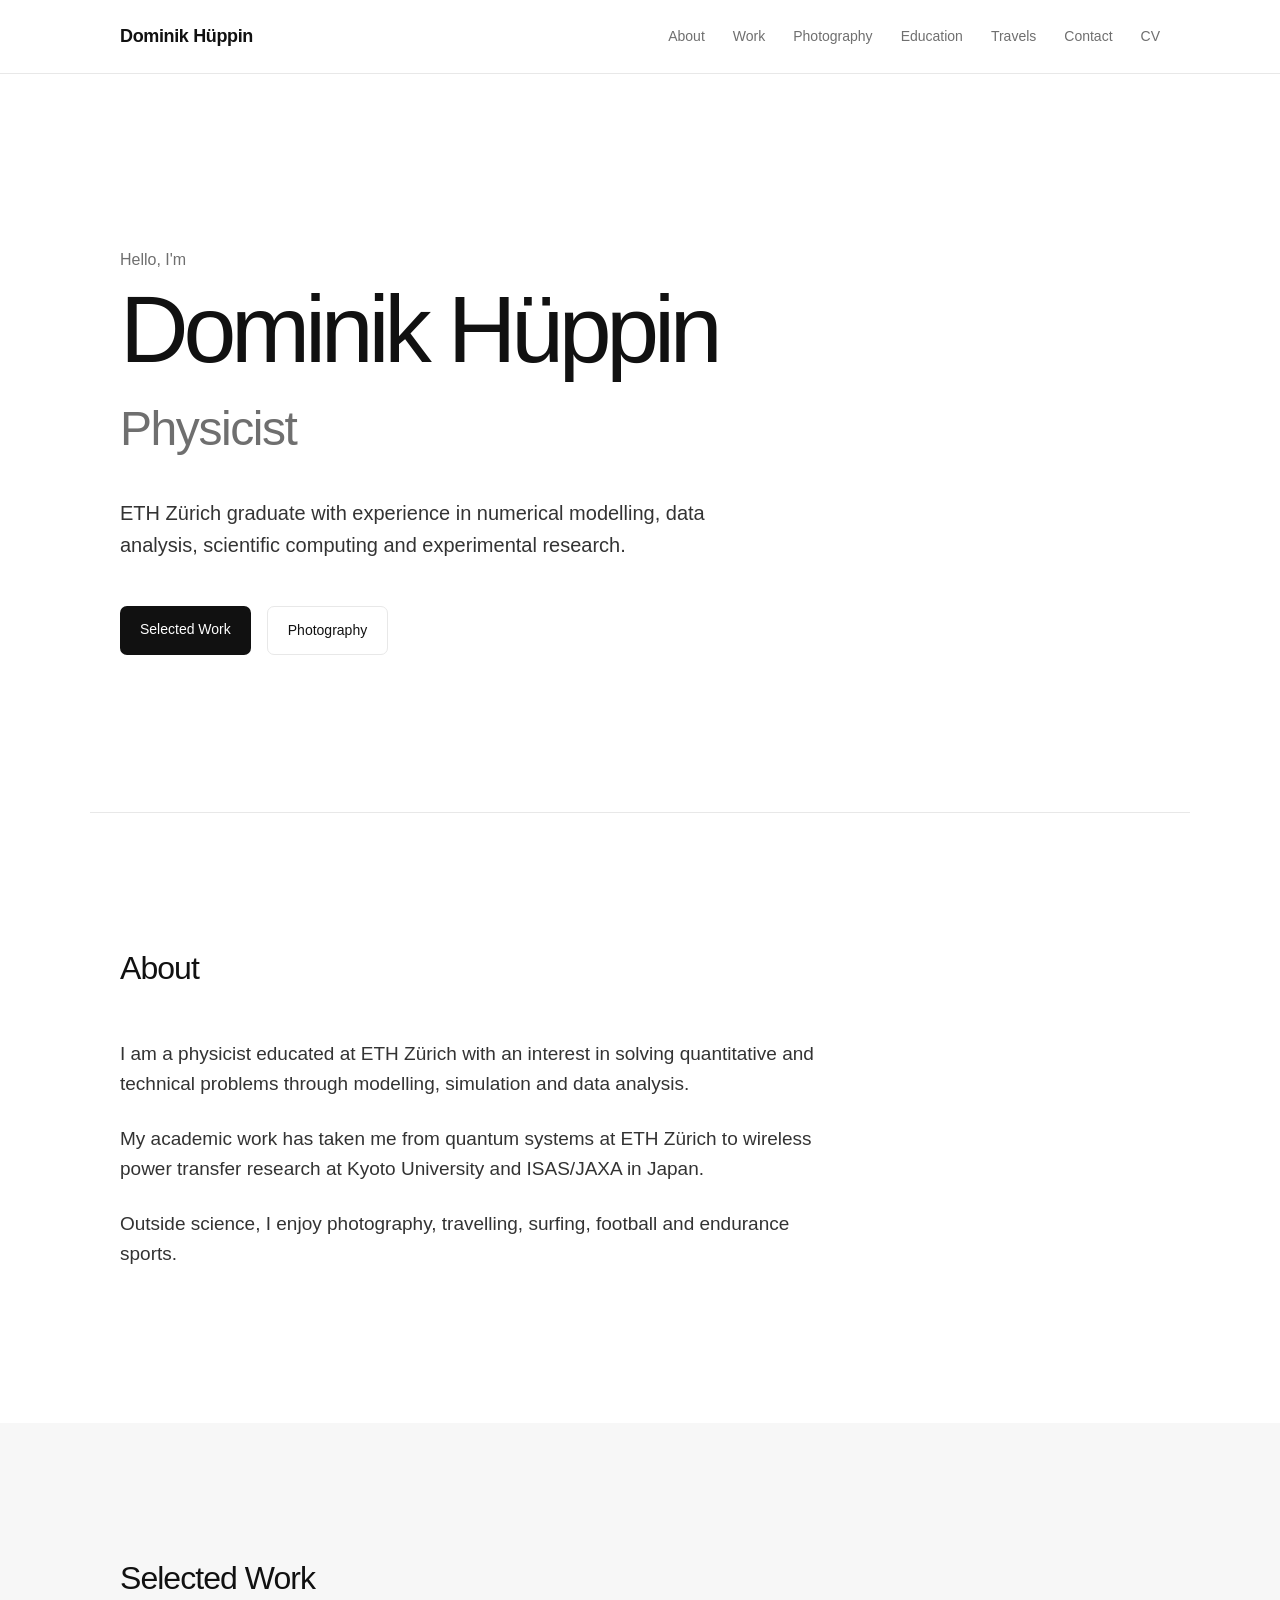
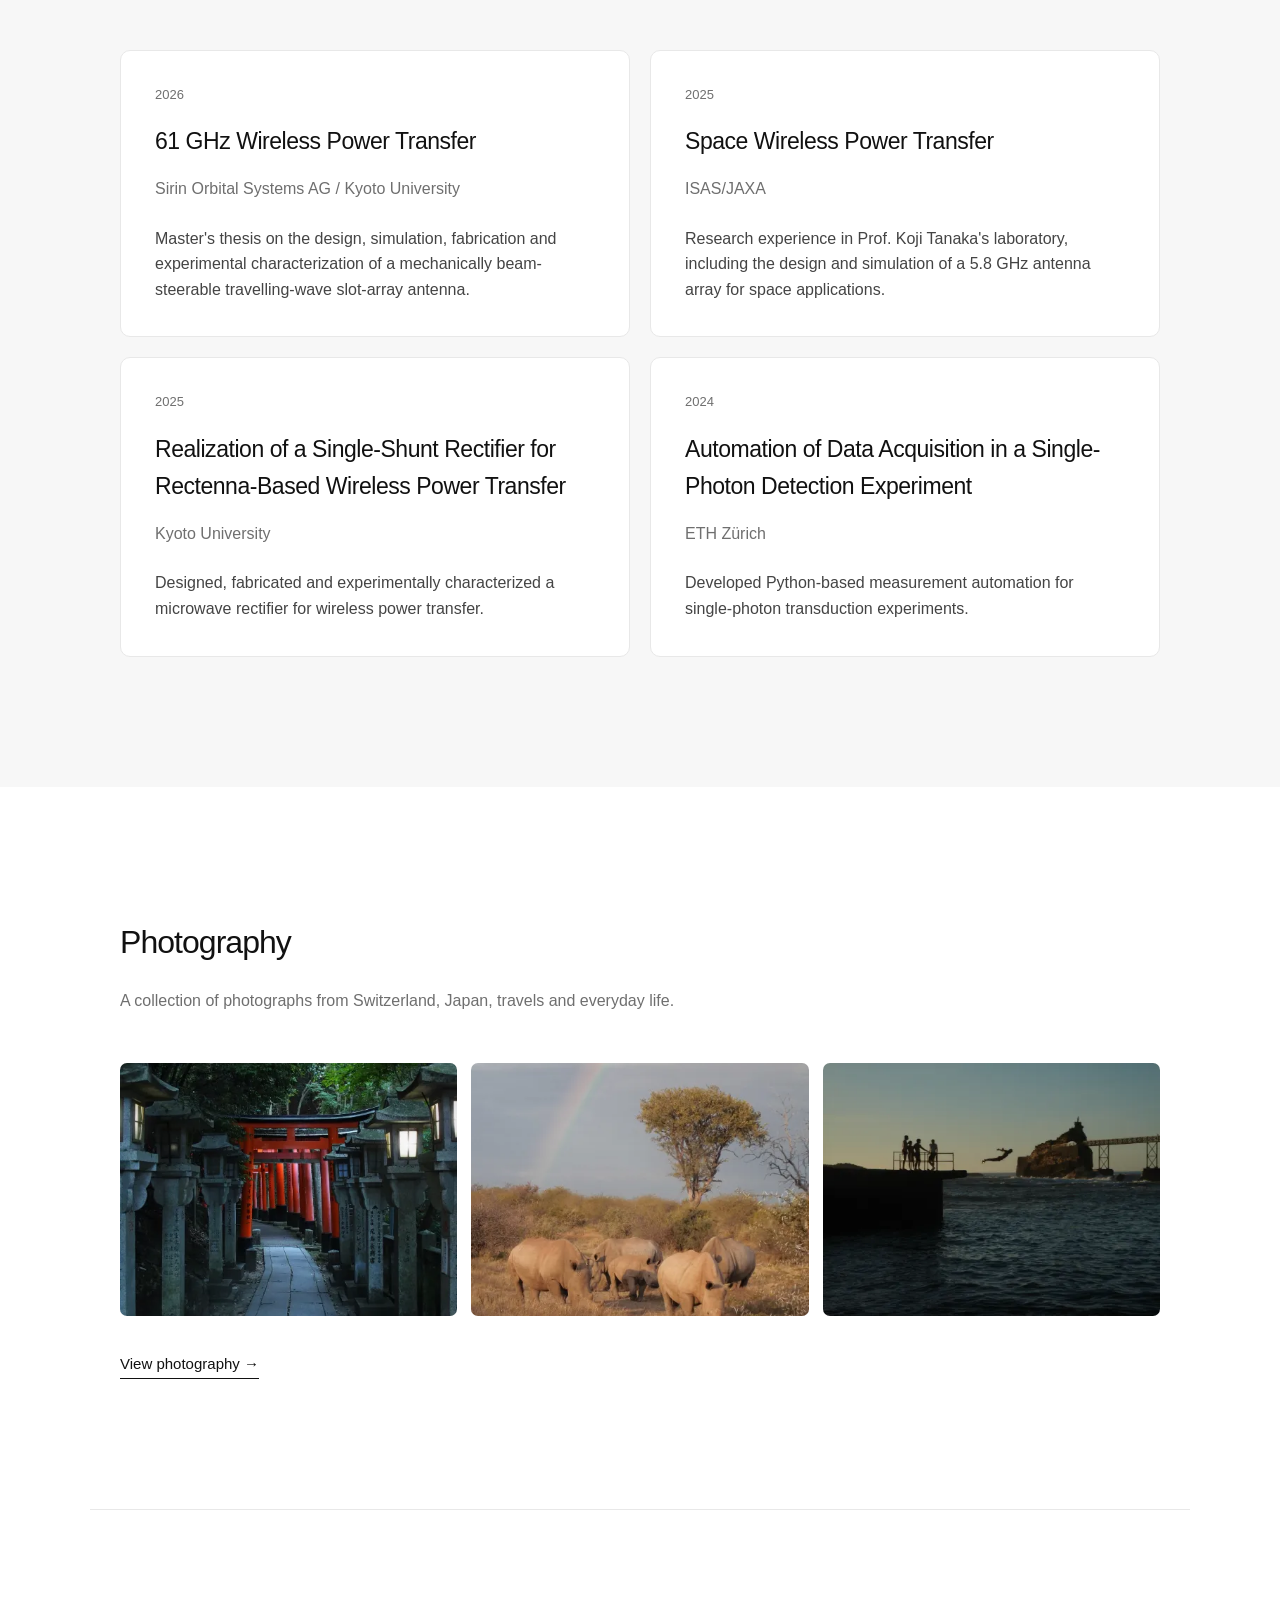
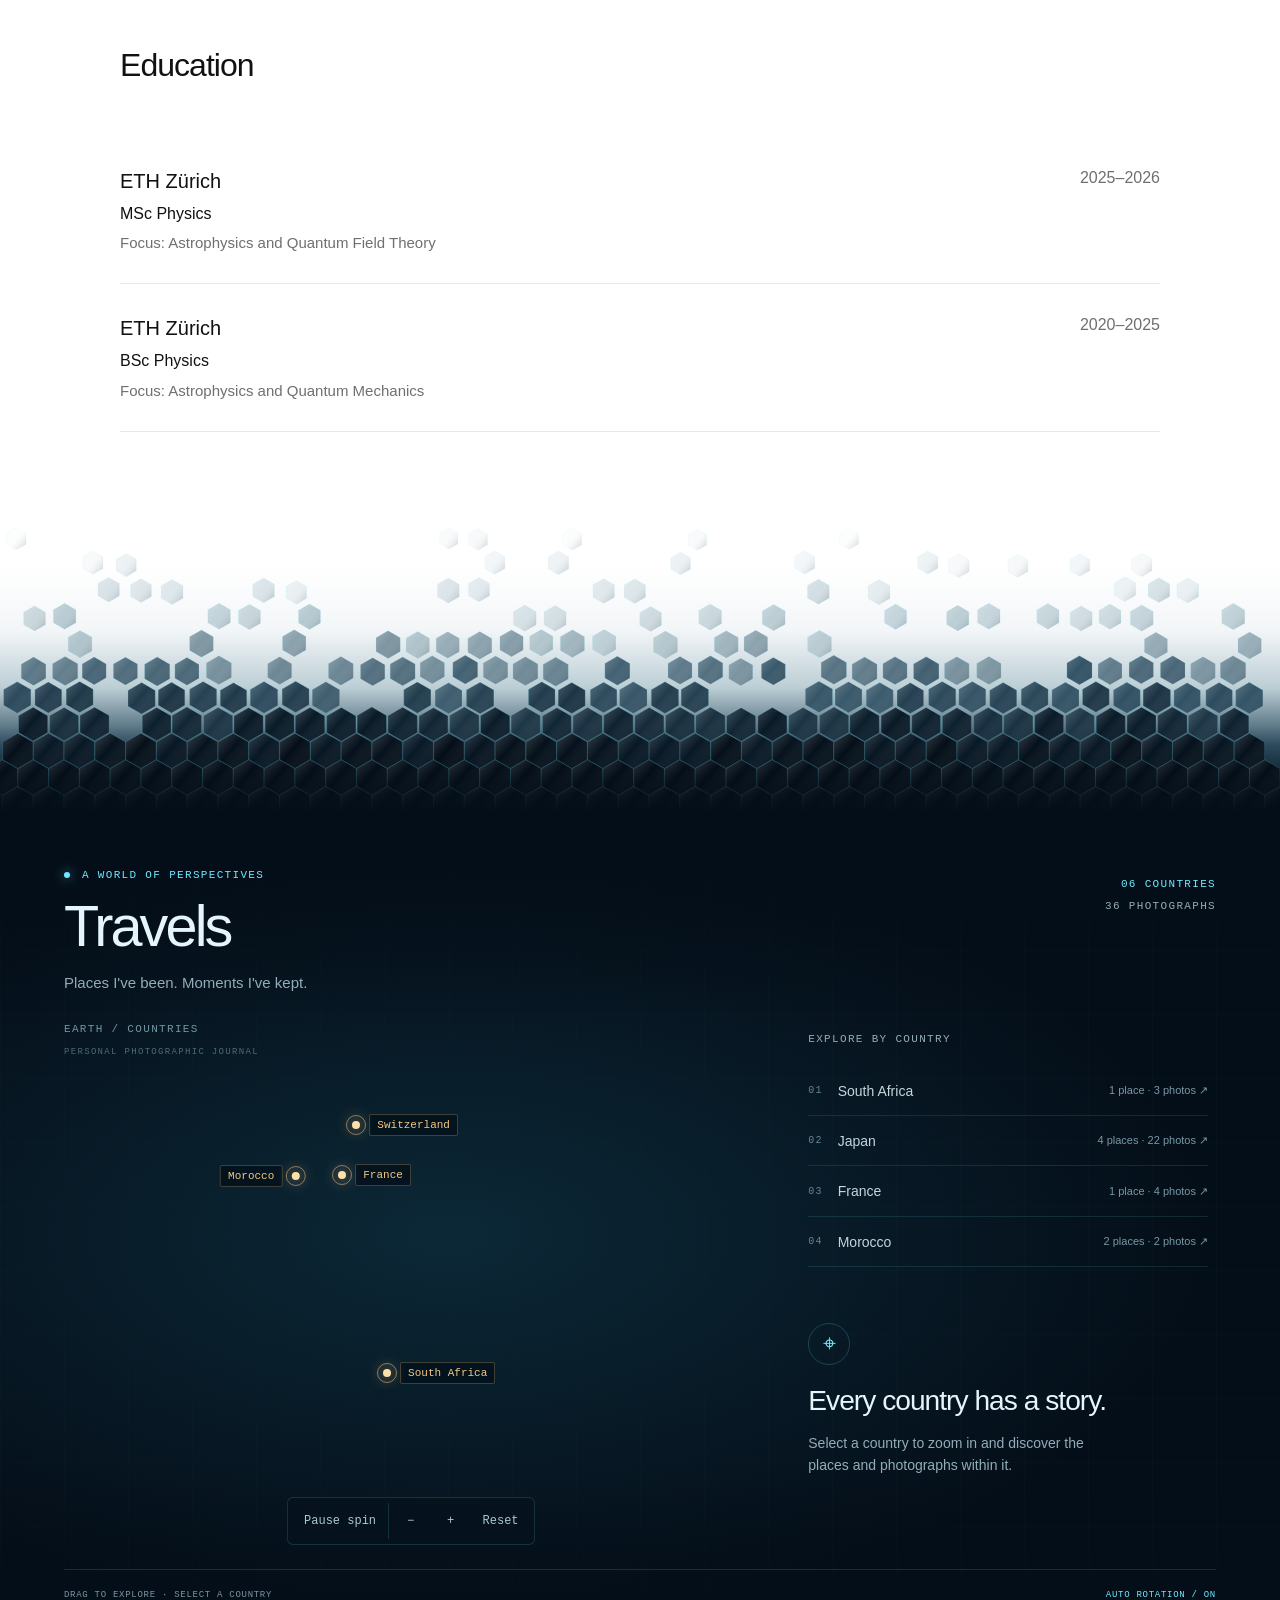
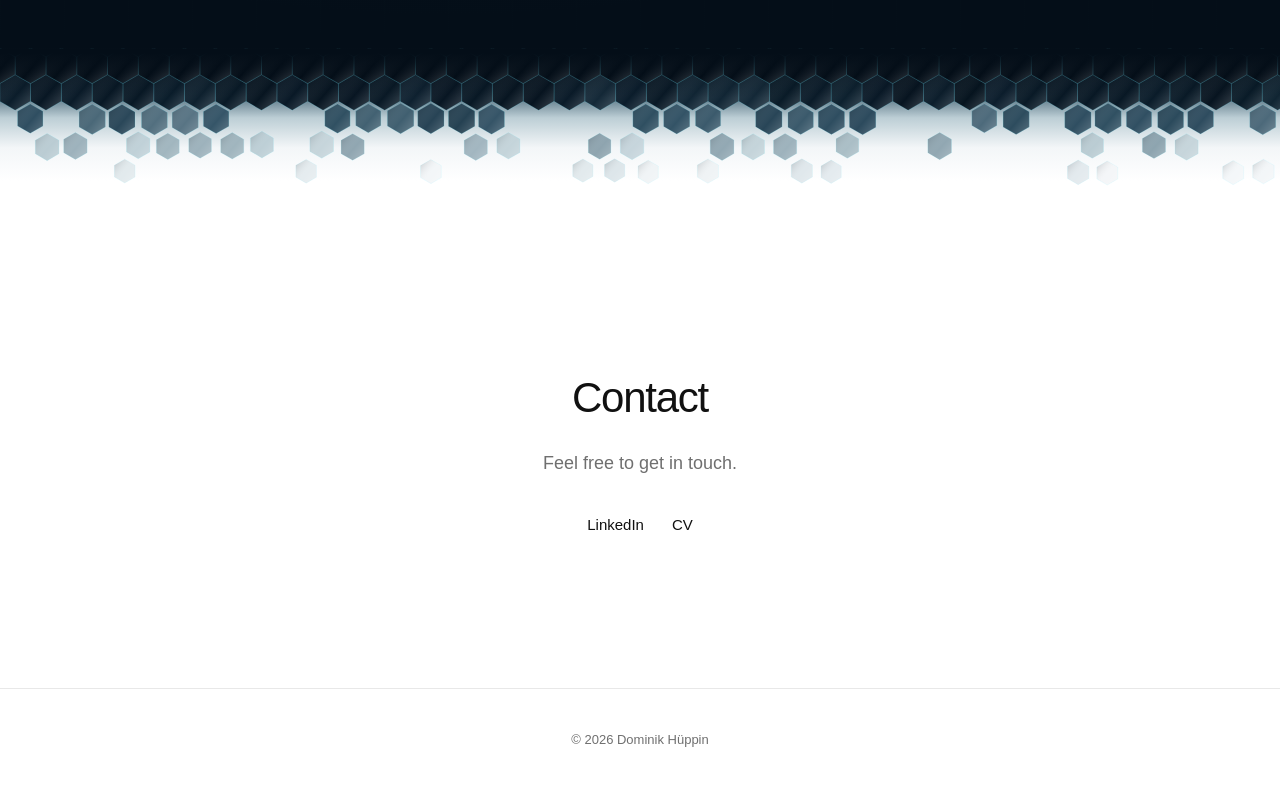
==== commit a95b11d6: "Optimize photo loading with responsive WebP images Generate small previews and on-demand enlargement" ====
--- a/index.html
+++ b/index.html
@@ -17,6 +17,8 @@
     <link rel="stylesheet" href="travels.css">
     <script src="navigation.js" defer></script>
     <script src="photo-data.js" defer></script>
+    <script src="data/photo-variants.js" defer></script>
+    <script src="photo-images.js" defer></script>
     <script src="data/globe-geography.js" defer></script>
     <script src="globe.js" defer></script>
     <script src="travels.js" defer></script>
@@ -264,19 +266,37 @@
 
                 <a href="photography.html">
                     <img
-                        src="images/photography/Torii in Japan.JPG"
+                        src="images/photography/web/torii-in-japan-480.webp"
+                        srcset="images/photography/web/torii-in-japan-480.webp 480w, images/photography/web/torii-in-japan-960.webp 960w"
+                        sizes="(max-width: 800px) calc(100vw - 40px), (max-width: 1100px) calc((100vw - 88px) / 3), 338px"
+                        width="2778"
+                        height="3473"
+                        loading="lazy"
+                        decoding="async"
                         alt="Torii in Japan">
                 </a>
 
                 <a href="photography.html">
                     <img
-                        src="images/photography/rainbowrhinos.JPG"
+                        src="images/photography/web/rainbowrhinos-480.webp"
+                        srcset="images/photography/web/rainbowrhinos-480.webp 480w, images/photography/web/rainbowrhinos-960.webp 960w"
+                        sizes="(max-width: 800px) calc(100vw - 40px), (max-width: 1100px) calc((100vw - 88px) / 3), 338px"
+                        width="2448"
+                        height="3264"
+                        loading="lazy"
+                        decoding="async"
                         alt="Rhinos under a rainbow">
                 </a>
 
                 <a href="photography.html">
                     <img
-                        src="images/photography/headerjump.JPG"
+                        src="images/photography/web/headerjump-480.webp"
+                        srcset="images/photography/web/headerjump-480.webp 480w, images/photography/web/headerjump-960.webp 960w"
+                        sizes="(max-width: 800px) calc(100vw - 40px), (max-width: 1100px) calc((100vw - 88px) / 3), 338px"
+                        width="2592"
+                        height="1944"
+                        loading="lazy"
+                        decoding="async"
                         alt="Travel photography">
                 </a>
 
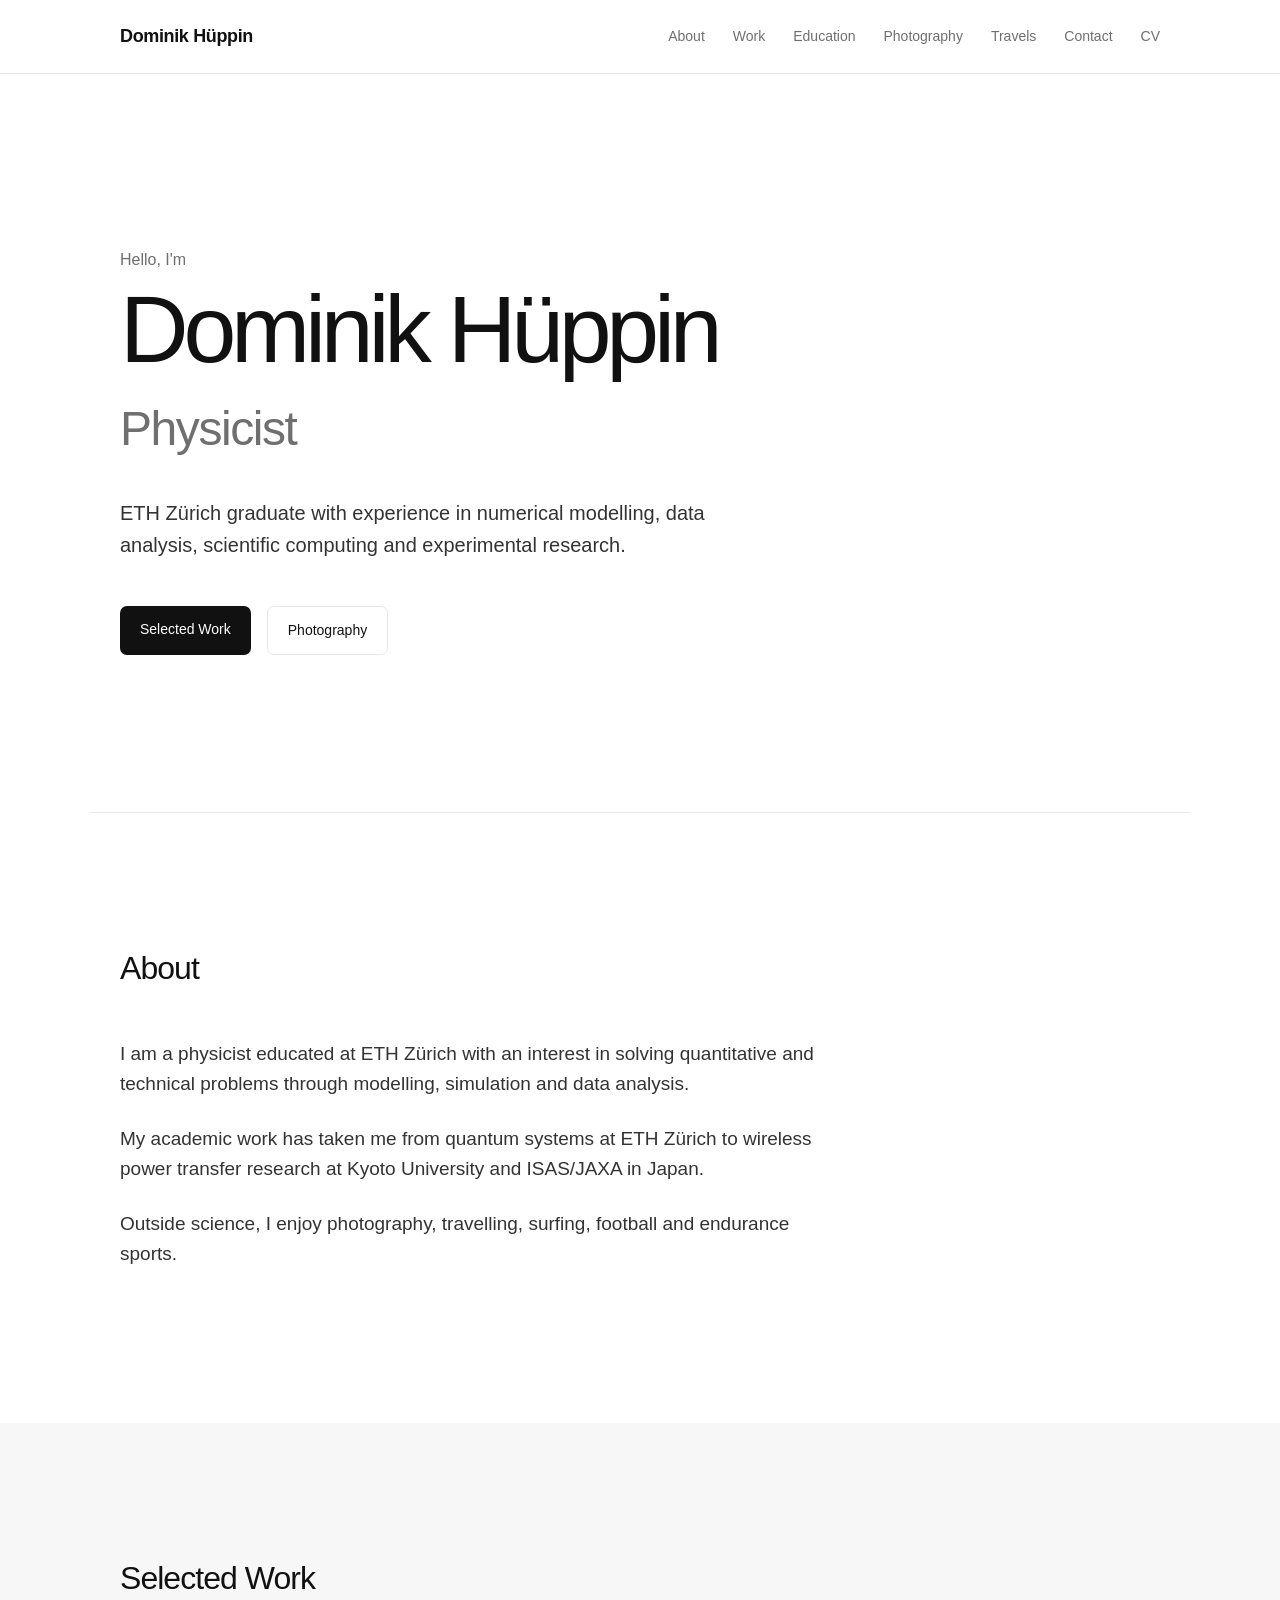
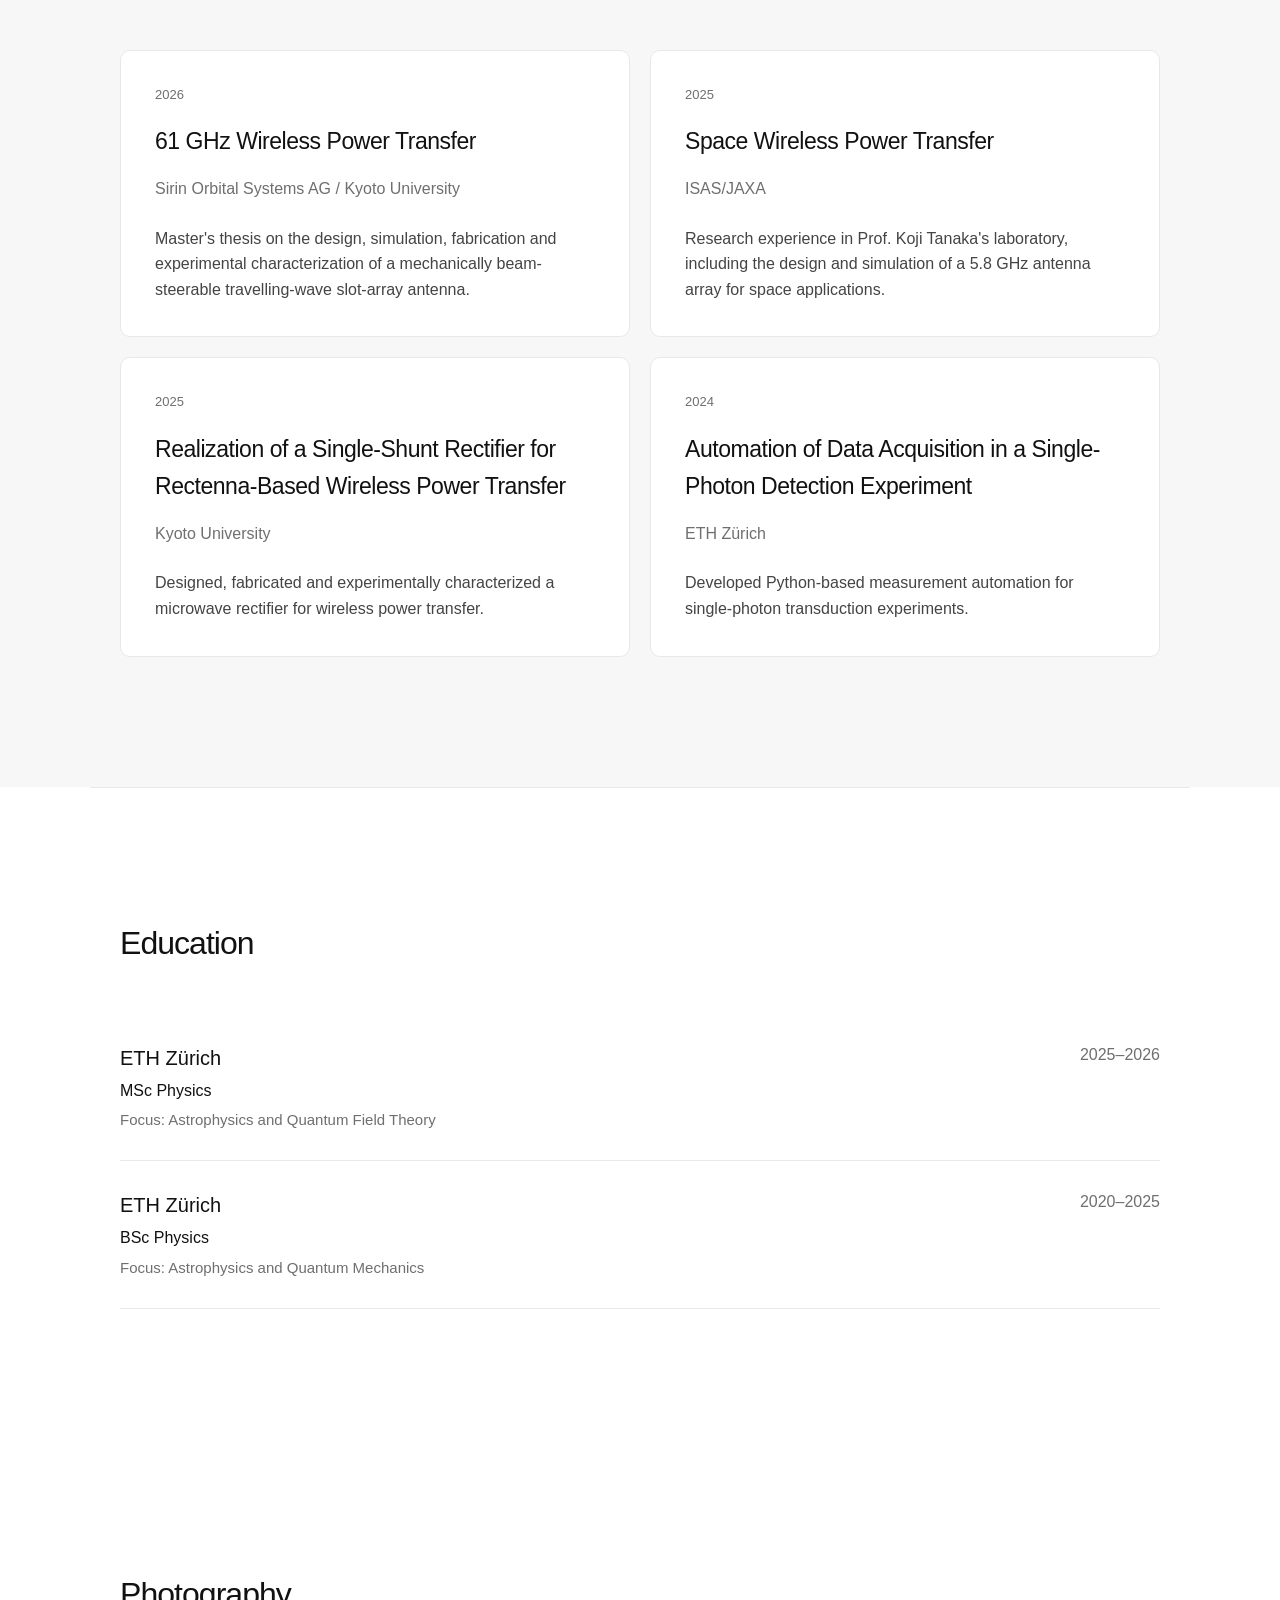
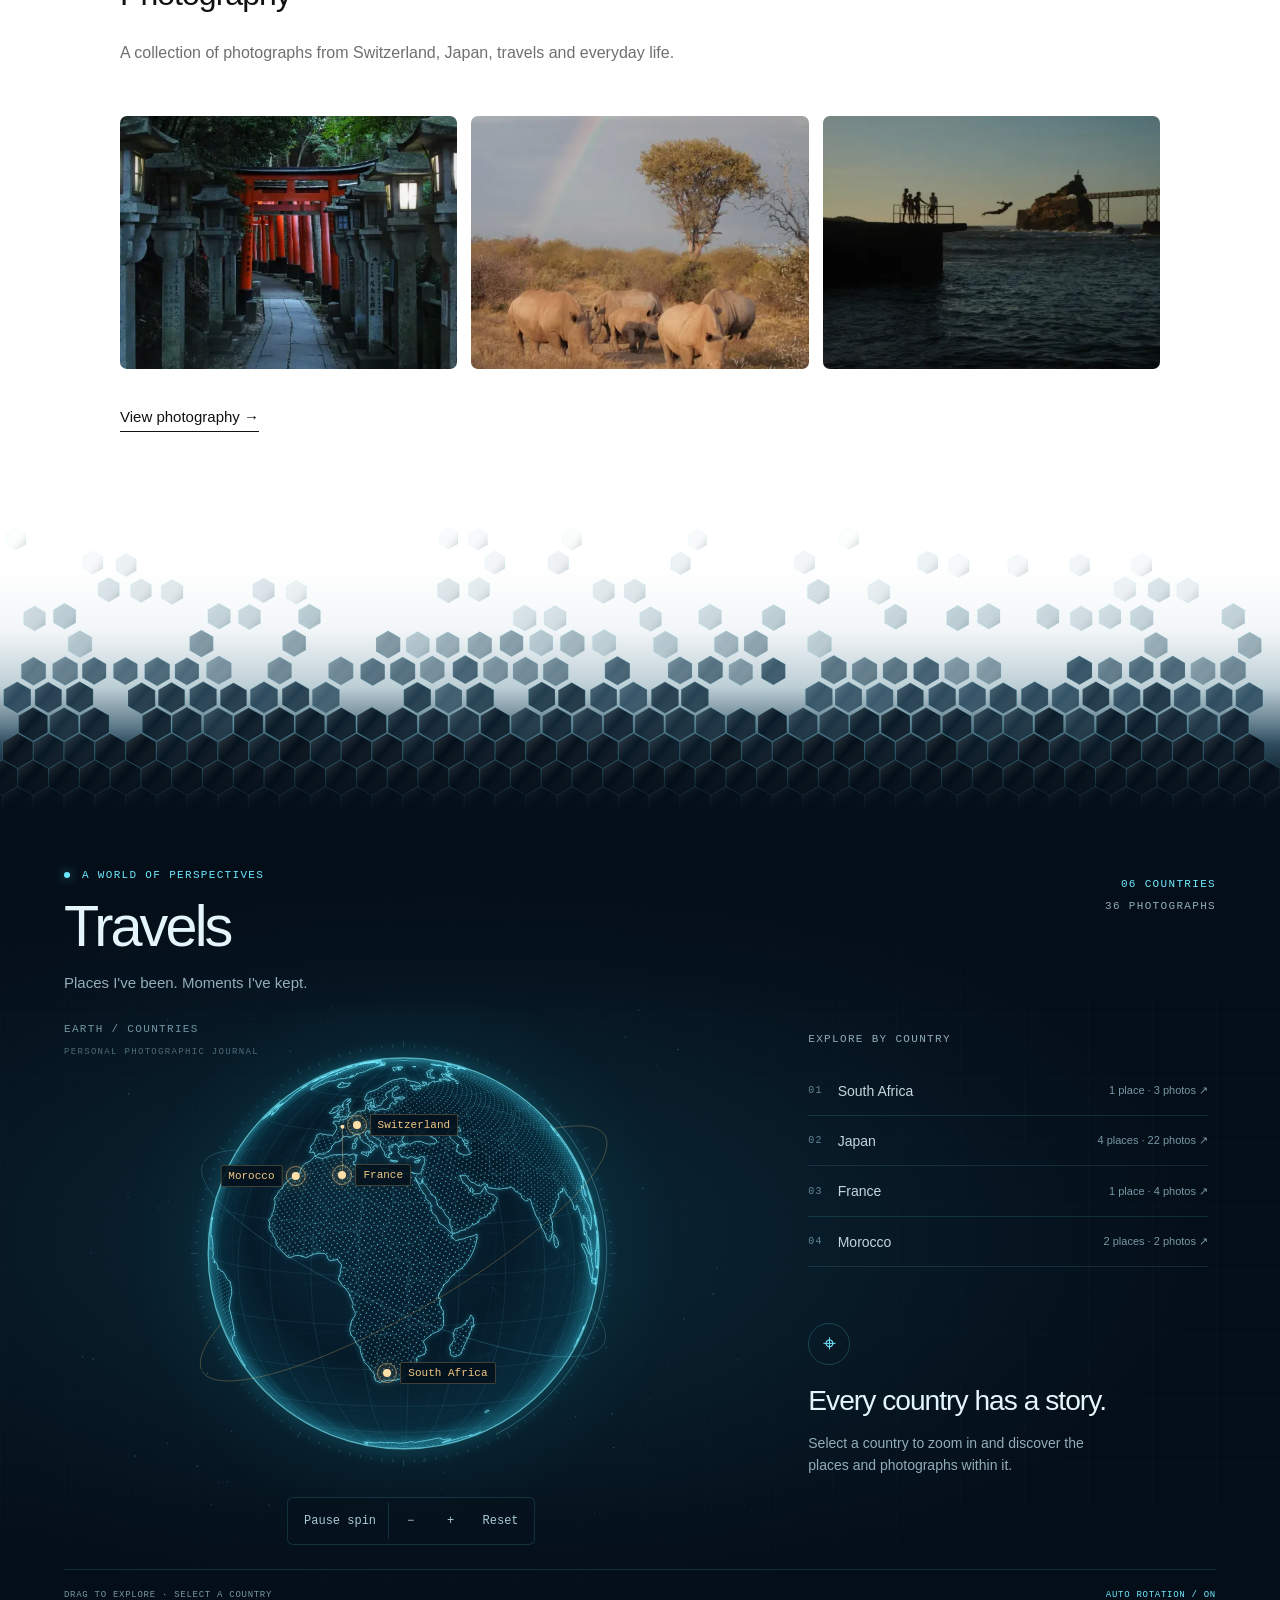
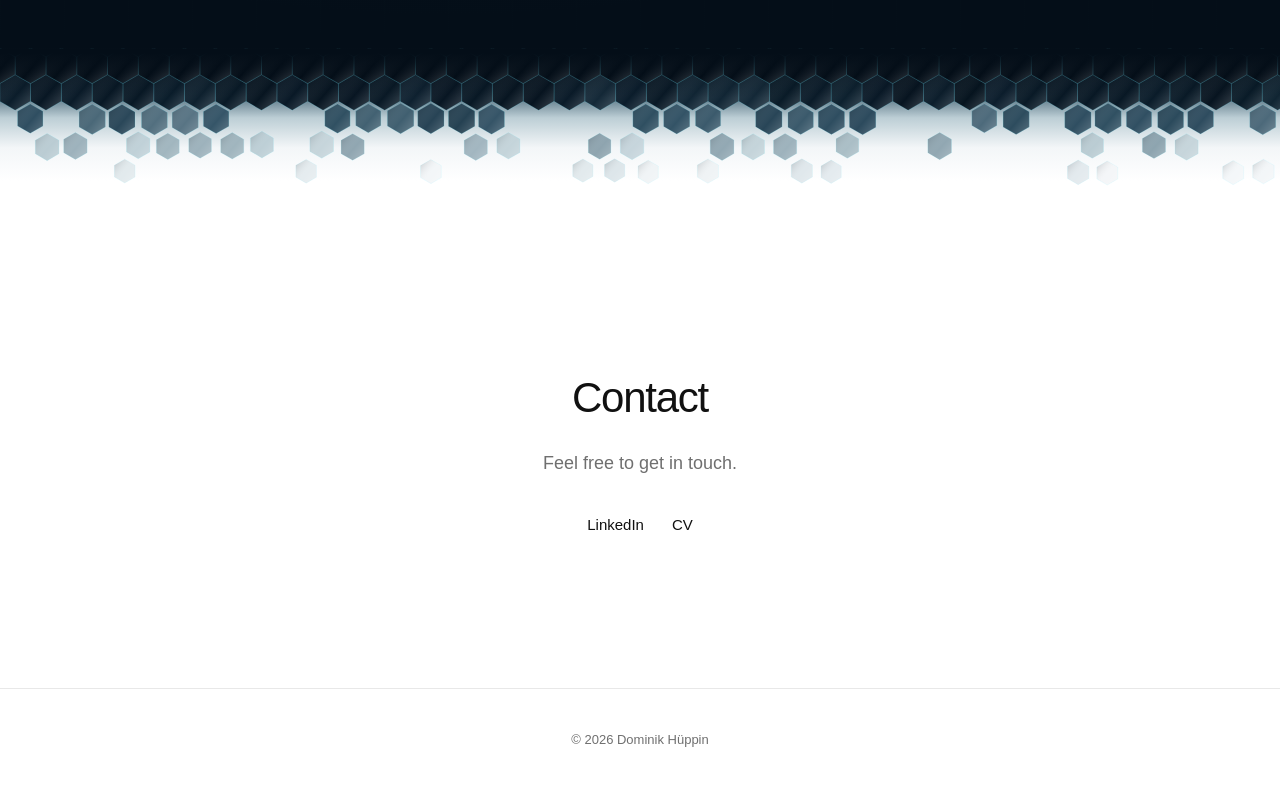
==== commit 56c9ebe2: "Move education above photography" ====
--- a/index.html
+++ b/index.html
@@ -42,8 +42,8 @@
             <div class="nav-links">
                 <a href="#about">About</a>
                 <a href="#work">Work</a>
+                <a href="#education">Education</a>
                 <a href="#photography">Photography</a>
-                <a href="#education">Education</a>
                 <a href="#travels">Travels</a>
                 <a href="#contact">Contact</a>
 
@@ -238,6 +238,61 @@
 
                 </article>
 
+
+            </div>
+
+        </section>
+
+
+
+        <!-- =====================================================
+             EDUCATION
+        ====================================================== -->
+        <section id="education" class="section">
+
+            <h2>Education</h2>
+
+
+            <div class="education-entry">
+
+                <div>
+                    <h3>ETH Zürich</h3>
+
+                    <p>
+                        MSc Physics
+                    </p>
+
+                    <p class="education-detail">
+                        Focus: Astrophysics and Quantum Field Theory
+                    </p>
+
+                </div>
+
+                <p class="education-date">
+                    2025–2026
+                </p>
+
+            </div>
+
+
+            <div class="education-entry">
+
+                <div>
+                    <h3>ETH Zürich</h3>
+
+                    <p>
+                        BSc Physics
+                    </p>
+                    <p class="education-detail">
+                        Focus: Astrophysics and Quantum Mechanics
+                    </p>
+
+
+                </div>
+
+                <p class="education-date">
+                    2020–2025
+                </p>
 
             </div>
 
@@ -307,61 +362,6 @@
             <a href="photography.html" class="text-link">
                 View photography →
             </a>
-
-        </section>
-
-
-
-        <!-- =====================================================
-             EDUCATION
-        ====================================================== -->
-        <section id="education" class="section">
-
-            <h2>Education</h2>
-
-
-            <div class="education-entry">
-
-                <div>
-                    <h3>ETH Zürich</h3>
-
-                    <p>
-                        MSc Physics
-                    </p>
-
-                    <p class="education-detail">
-                        Focus: Astrophysics and Quantum Field Theory
-                    </p>
-
-                </div>
-
-                <p class="education-date">
-                    2025–2026
-                </p>
-
-            </div>
-
-
-            <div class="education-entry">
-
-                <div>
-                    <h3>ETH Zürich</h3>
-
-                    <p>
-                        BSc Physics
-                    </p>
-                    <p class="education-detail">
-                        Focus: Astrophysics and Quantum Mechanics
-                    </p>
-                
-
-                </div>
-
-                <p class="education-date">
-                    2020–2025
-                </p>
-
-            </div>
 
         </section>
 
